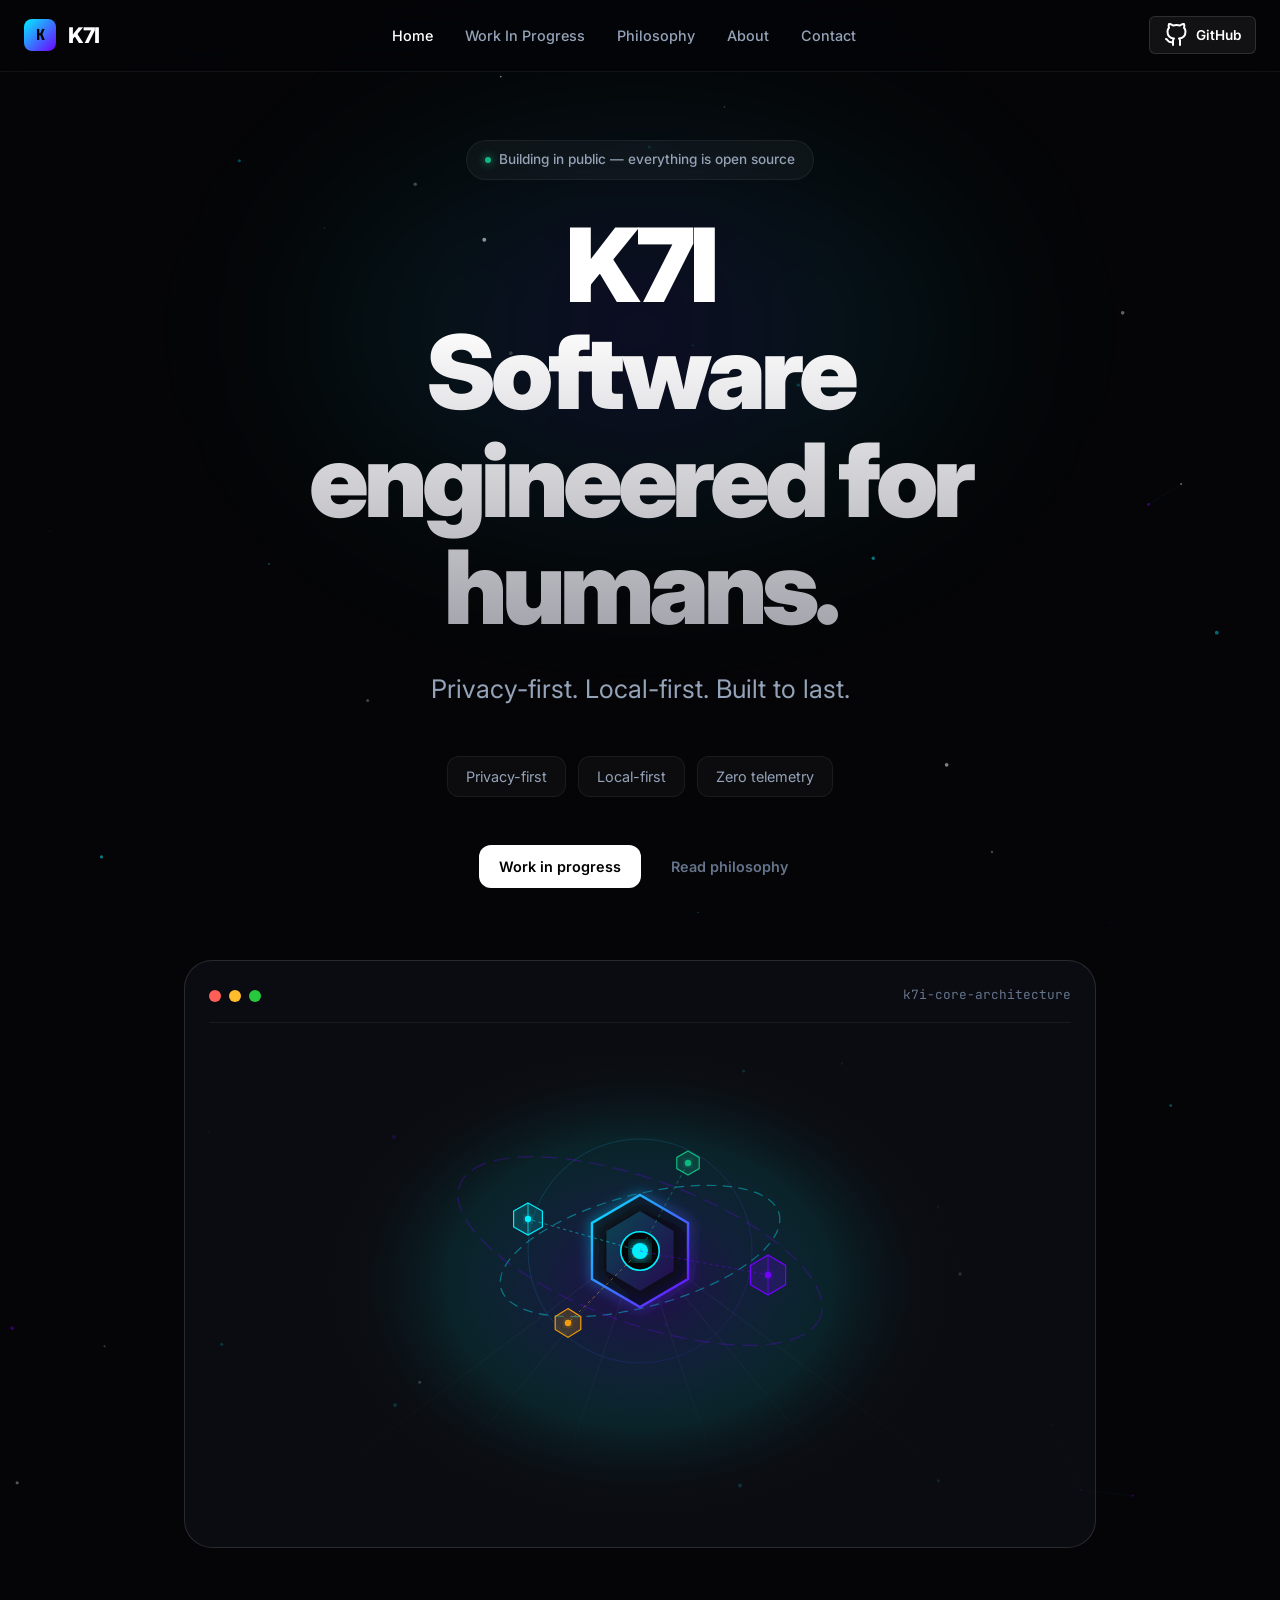
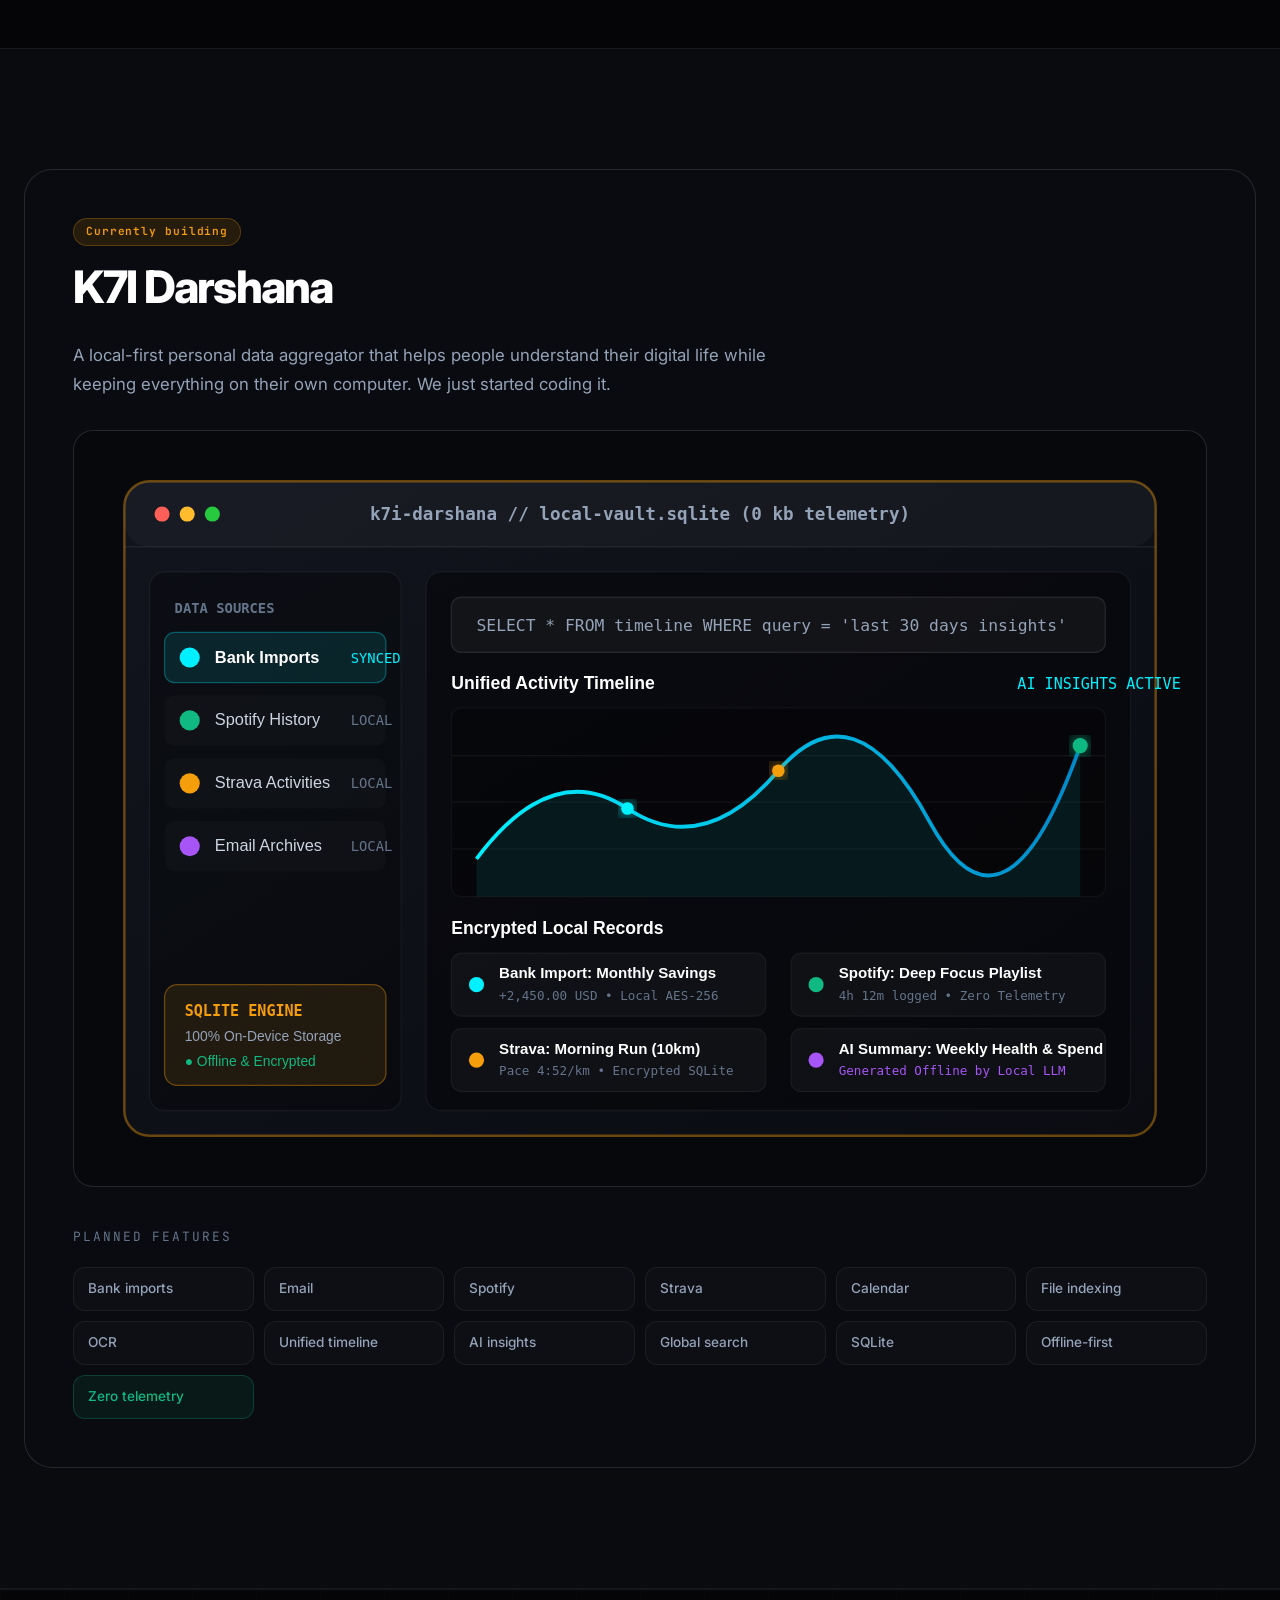
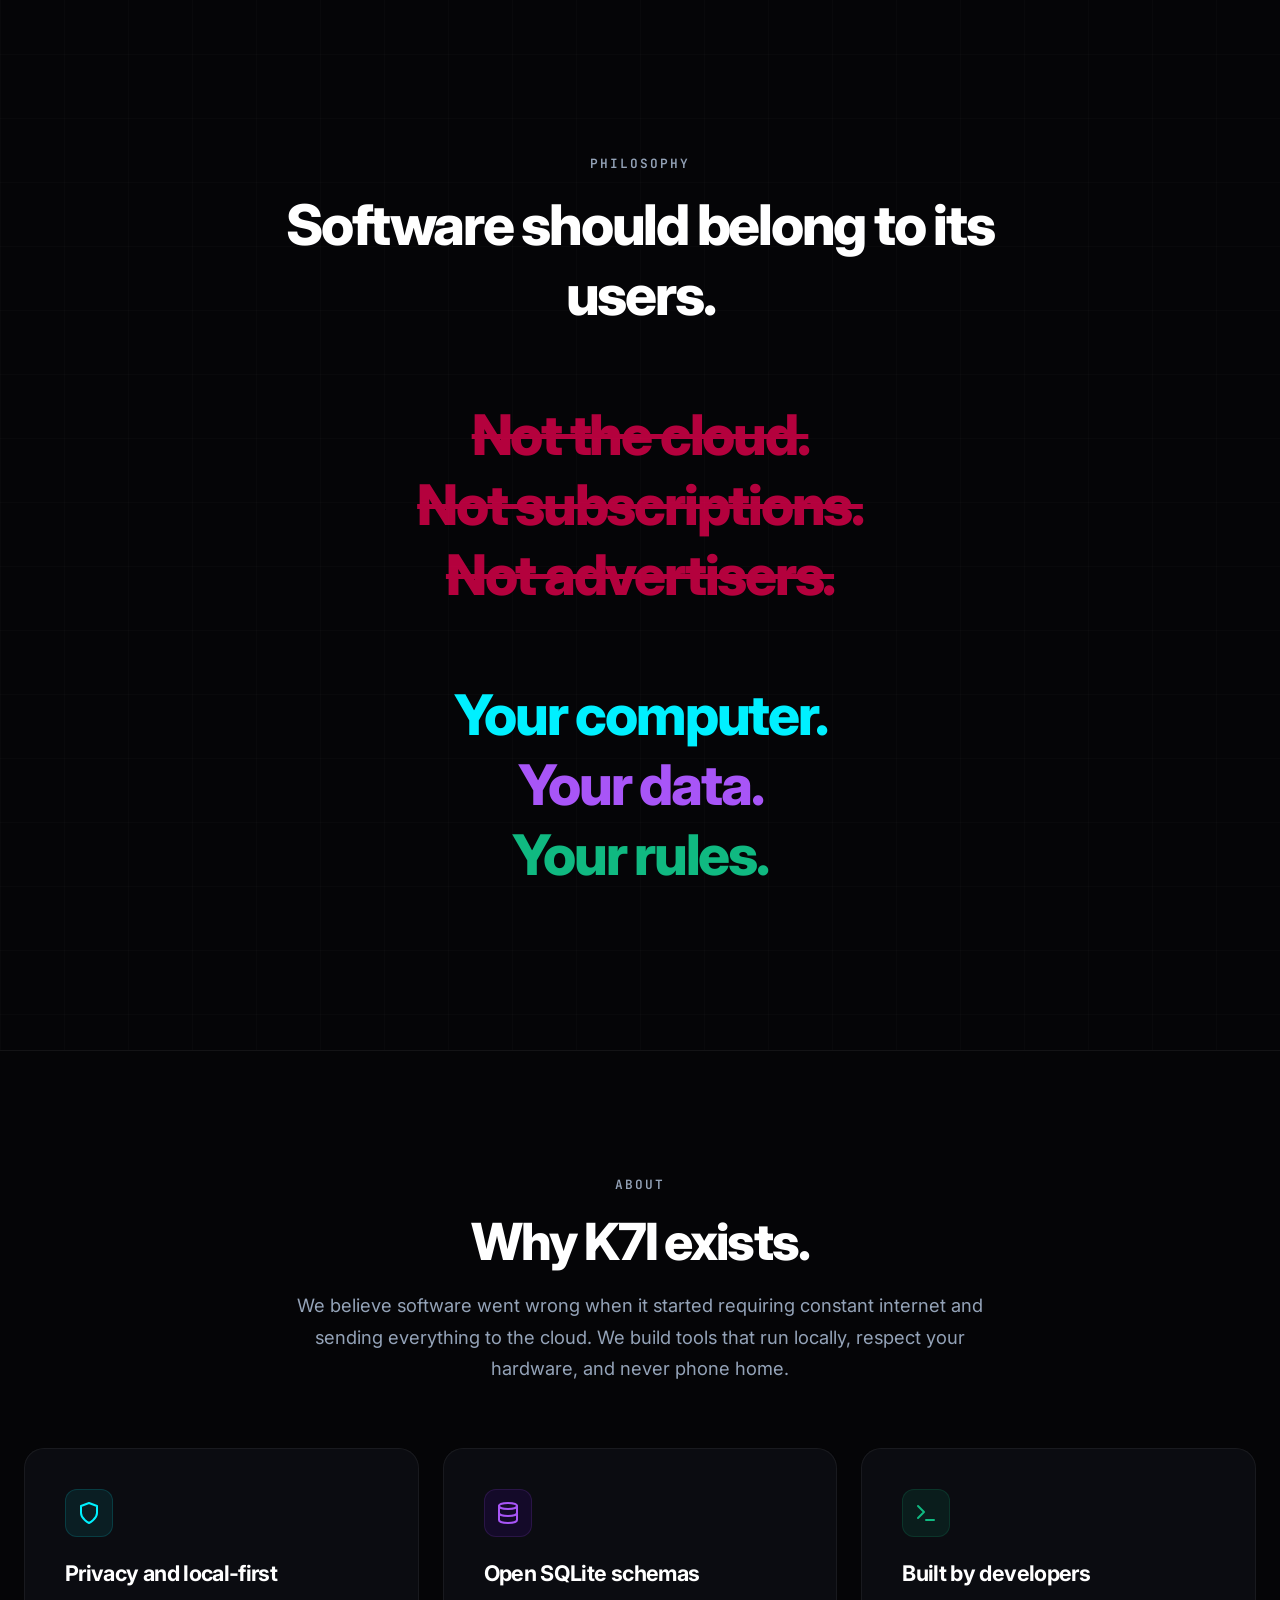
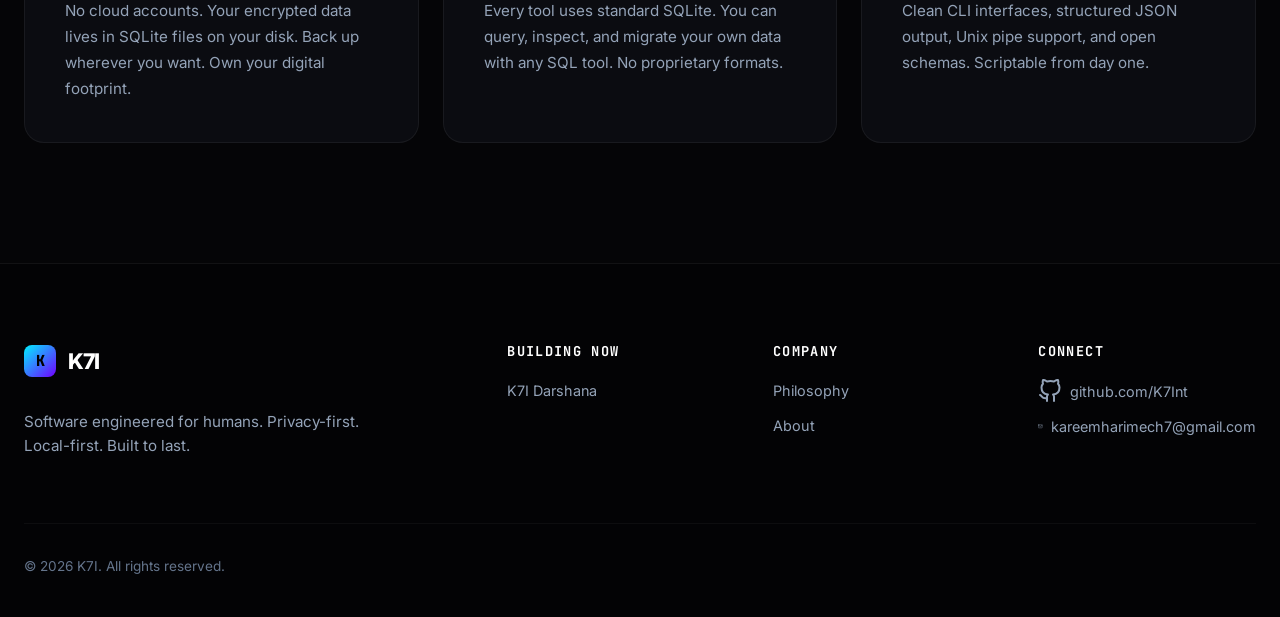
==== index.html @ f91fd812 "Initial Commit" ====
<!DOCTYPE html>
<html lang="en">
<head>
  <meta charset="UTF-8">
  <meta name="viewport" content="width=device-width, initial-scale=1.0">
  <title>K7I — Software Engineered for Humans</title>
  <meta name="description" content="K7I builds privacy-first, local-first, and developer-centric software. Zero telemetry. Built to last on your computer.">
  <meta name="author" content="K7I">
  <meta name="theme-color" content="#050507">
  <link rel="preconnect" href="https://fonts.googleapis.com">
  <link rel="preconnect" href="https://fonts.gstatic.com" crossorigin>
  <link href="https://fonts.googleapis.com/css2?family=Inter:wght@400;500;600;700;800;900&family=JetBrains+Mono:wght@400;500;600;700&display=swap" rel="stylesheet">
  <link rel="stylesheet" href="css/reset.css">
  <link rel="stylesheet" href="css/variables.css">
  <link rel="stylesheet" href="css/animations.css">
  <link rel="stylesheet" href="css/main.css">
  <link rel="stylesheet" href="css/components.css">
</head>
<body>

  <!-- Sticky Navigation -->
  <header class="navbar" id="navbar">
    <div class="nav-container">
      <a href="#home" class="nav-logo">
        <div class="logo-symbol">K</div>
        <span>K7I</span>
      </a>
      <nav class="nav-links" id="navLinks">
        <a href="#home" class="nav-link">Home</a>
        <a href="#wip" class="nav-link">Work In Progress</a>
        <a href="#philosophy" class="nav-link">Philosophy</a>
        <a href="#about" class="nav-link">About</a>
        <a href="#contact" class="nav-link">Contact</a>
      </nav>
      <div class="nav-actions">
        <a href="https://github.com/K7Int" target="_blank" rel="noopener noreferrer" class="btn btn-secondary btn-sm">
          <span data-icon="github"></span>
          <span>GitHub</span>
        </a>
        <button class="mobile-menu-btn" id="mobileMenuBtn" aria-label="Toggle Navigation Menu">
          <span></span>
          <span></span>
          <span></span>
        </button>
      </div>
    </div>
  </header>

  <main>
    <!-- Hero Section -->
    <section class="hero" id="home">
      <div class="hero-glow-bg"></div>
      <div class="hero-canvas-wrap">
        <canvas id="heroCanvas"></canvas>
      </div>
      <div class="container hero-content">
        <div class="reveal">
          <div class="hero-badge">
            <span class="badge-dot"></span>
            <span>Building in public — everything is open source</span>
          </div>
          <h1 class="hero-title">
            K7I
            <span class="brand-highlight">Software engineered for humans.</span>
          </h1>
          <p class="hero-subtitle">
            Privacy-first. Local-first. Built to last.
          </p>
          <div class="hero-pillars">
            <div class="pillar-chip">Privacy-first</div>
            <div class="pillar-chip">Local-first</div>
            <div class="pillar-chip">Zero telemetry</div>
          </div>
          <div class="hero-actions">
            <a href="#wip" class="btn btn-primary">Work in progress</a>
            <a href="#philosophy" class="btn btn-ghost">Read philosophy</a>
          </div>
        </div>
        <div class="reveal reveal-delay-2" style="margin-top: 72px; position: relative;">
          <div style="background: var(--bg-card); border: 1px solid var(--border-medium); border-radius: var(--radius-xl); overflow: hidden; padding: 24px;">
            <div style="display: flex; align-items: center; justify-content: space-between; padding-bottom: 16px; border-bottom: 1px solid var(--border-subtle); margin-bottom: 20px;">
              <div style="display: flex; gap: 8px;">
                <span style="width: 12px; height: 12px; border-radius: 50%; background: #ff5f56; display: inline-block;"></span>
                <span style="width: 12px; height: 12px; border-radius: 50%; background: #ffbd2e; display: inline-block;"></span>
                <span style="width: 12px; height: 12px; border-radius: 50%; background: #27c93f; display: inline-block;"></span>
              </div>
              <div style="font-family: var(--font-mono); font-size: 0.8rem; color: var(--text-tertiary);">k7i-core-architecture</div>
            </div>
            <img src="assets/images/hero-art.svg" alt="K7I local-first architecture" style="width: 100%; max-height: 480px; object-fit: contain; border-radius: var(--radius-md);">
          </div>
        </div>
      </div>
    </section>

    <!-- Work In Progress: K7I Darshana -->
    <section class="darshana-showcase" id="wip">
      <div class="container">
        <div class="darshana-card reveal">
          <div class="card-spotlight"></div>
          <div class="darshana-header" style="flex-direction: column; align-items: flex-start; gap: 16px;">
            <span class="status-badge badge-wip">Currently building</span>
            <h2 style="font-size: clamp(2rem, 4vw, 2.8rem); font-weight: 800; letter-spacing: -0.04em;">
              K7I Darshana
            </h2>
            <p class="darshana-subtitle">
              A local-first personal data aggregator that helps people understand their digital life while keeping everything on their own computer. We just started coding it.
            </p>
          </div>

          <!-- Illustration -->
          <div style="margin: 32px 0; border-radius: var(--radius-lg); overflow: hidden; border: 1px solid var(--border-medium); background: #07080c;">
            <img src="assets/images/darshana-dashboard.svg" alt="K7I Darshana concept" style="width: 100%; height: auto; display: block;">
          </div>

          <!-- Planned features -->
          <div style="margin-top: 40px;">
            <div style="font-family: var(--font-mono); font-size: 0.8rem; text-transform: uppercase; letter-spacing: 0.15em; color: var(--text-tertiary); margin-bottom: 20px;">
              Planned features
            </div>
            <div class="darshana-features-grid">
              <div class="d-feature-chip">Bank imports</div>
              <div class="d-feature-chip">Email</div>
              <div class="d-feature-chip">Spotify</div>
              <div class="d-feature-chip">Strava</div>
              <div class="d-feature-chip">Calendar</div>
              <div class="d-feature-chip">File indexing</div>
              <div class="d-feature-chip">OCR</div>
              <div class="d-feature-chip">Unified timeline</div>
              <div class="d-feature-chip">AI insights</div>
              <div class="d-feature-chip">Global search</div>
              <div class="d-feature-chip">SQLite</div>
              <div class="d-feature-chip">Offline-first</div>
              <div class="d-feature-chip" style="background: rgba(16, 185, 129, 0.08); border-color: rgba(16, 185, 129, 0.25); color: var(--accent-emerald);">Zero telemetry</div>
            </div>
          </div>
        </div>
      </div>
    </section>

    <!-- Philosophy Section -->
    <section class="philosophy" id="philosophy">
      <div class="philosophy-grid-bg"></div>
      <div class="container philosophy-content reveal">
        <div class="section-label">Philosophy</div>
        <blockquote class="philosophy-quote">
          <span class="highlight-white">Software should belong to its users.</span><br><br>
          <span class="highlight-strike">Not the cloud.</span><br>
          <span class="highlight-strike">Not subscriptions.</span><br>
          <span class="highlight-strike">Not advertisers.</span><br><br>
          <span class="highlight-cyan">Your computer.</span><br>
          <span class="highlight-purple">Your data.</span><br>
          <span class="highlight-emerald">Your rules.</span>
        </blockquote>
      </div>
    </section>

    <!-- About Section -->
    <section class="section" id="about">
      <div class="container">
        <div class="section-header reveal">
          <div class="section-label">About</div>
          <h2 class="section-title">Why K7I exists.</h2>
          <p class="section-subtitle">
            We believe software went wrong when it started requiring constant internet and sending everything to the cloud. We build tools that run locally, respect your hardware, and never phone home.
          </p>
        </div>
        <div class="about-grid">
          <div class="about-card reveal reveal-delay-1">
            <div class="card-spotlight"></div>
            <div class="about-icon"><span data-icon="privacy"></span></div>
            <h3 class="about-title">Privacy and local-first</h3>
            <p class="about-desc">
              No cloud accounts. Your encrypted data lives in SQLite files on your disk. Back up wherever you want. Own your digital footprint.
            </p>
          </div>
          <div class="about-card reveal reveal-delay-2">
            <div class="card-spotlight"></div>
            <div class="about-icon" style="background: rgba(112, 0, 255, 0.1); color: #a855f7;">
              <span data-icon="database"></span>
            </div>
            <h3 class="about-title">Open SQLite schemas</h3>
            <p class="about-desc">
              Every tool uses standard SQLite. You can query, inspect, and migrate your own data with any SQL tool. No proprietary formats.
            </p>
          </div>
          <div class="about-card reveal reveal-delay-3">
            <div class="card-spotlight"></div>
            <div class="about-icon" style="background: rgba(16, 185, 129, 0.1); color: var(--accent-emerald);">
              <span data-icon="terminal"></span>
            </div>
            <h3 class="about-title">Built by developers</h3>
            <p class="about-desc">
              Clean CLI interfaces, structured JSON output, Unix pipe support, and open schemas. Scriptable from day one.
            </p>
          </div>
        </div>
      </div>
    </section>
  </main>

  <!-- Footer -->
  <footer class="footer" id="contact">
    <div class="container">
      <div class="footer-top">
        <div class="footer-brand">
          <a href="#home" class="nav-logo" style="margin-bottom: 16px; display: inline-flex;">
            <div class="logo-symbol">K</div>
            <span>K7I</span>
          </a>
          <p style="color: var(--text-secondary); line-height: 1.6; max-width: 340px;">
            Software engineered for humans. Privacy-first. Local-first. Built to last.
          </p>
        </div>
        <div class="footer-col">
          <h4>Building Now</h4>
          <div class="footer-links">
            <a href="#wip" class="footer-link">K7I Darshana</a>
          </div>
        </div>
        <div class="footer-col">
          <h4>Company</h4>
          <div class="footer-links">
            <a href="#philosophy" class="footer-link">Philosophy</a>
            <a href="#about" class="footer-link">About</a>
          </div>
        </div>
        <div class="footer-col">
          <h4>Connect</h4>
          <div class="footer-links">
            <a href="https://github.com/K7Int" target="_blank" rel="noopener noreferrer" class="footer-link">
              <span data-icon="github"></span>
              <span>github.com/K7Int</span>
            </a>
            <a href="mailto:kareemharimech7@gmail.com" class="footer-link">
              <span data-icon="mail"></span>
              <span>kareemharimech7@gmail.com</span>
            </a>
          </div>
        </div>
      </div>
      <div class="footer-bottom">
        <div>&copy; 2026 K7I. All rights reserved.</div>
      </div>
    </div>
  </footer>

  <script src="assets/icons/icons.js"></script>
  <script src="js/particles.js"></script>
  <script src="js/main.js"></script>
</body>
</html>
---- css/variables.css ----
/* ==========================================================================
   Design Tokens & Variables (Linear / Vercel / Apple Aesthetic)
   ========================================================================== */

:root {
  /* Core Background Colors */
  --bg-primary: #050507;
  --bg-secondary: #0a0b0e;
  --bg-tertiary: #101217;
  --bg-card: rgba(16, 18, 24, 0.65);
  --bg-card-hover: rgba(22, 25, 34, 0.75);
  --bg-glass: rgba(10, 11, 15, 0.7);
  --bg-glass-heavy: rgba(8, 9, 12, 0.85);

  /* Border & Outline Colors */
  --border-subtle: rgba(255, 255, 255, 0.06);
  --border-medium: rgba(255, 255, 255, 0.12);
  --border-bright: rgba(255, 255, 255, 0.22);
  --border-glow: rgba(0, 240, 255, 0.4);

  /* Text Colors */
  --text-bright: #ffffff;
  --text-primary: #f1f5f9;
  --text-secondary: #94a3b8;
  --text-tertiary: #64748b;
  --text-disabled: #475569;

  /* Accent Colors (Neon & Gradients) */
  --accent-cyan: #00f0ff;
  --accent-cyan-dim: rgba(0, 240, 255, 0.15);
  --accent-purple: #7000ff;
  --accent-purple-dim: rgba(112, 0, 255, 0.15);
  --accent-pink: #ff0055;
  --accent-emerald: #10b981;
  --accent-emerald-dim: rgba(16, 185, 129, 0.15);
  --accent-amber: #f59e0b;
  --accent-amber-dim: rgba(245, 158, 11, 0.15);

  /* Gradients */
  --gradient-cyan-purple: linear-gradient(135deg, #00f0ff 0%, #7000ff 100%);
  --gradient-purple-pink: linear-gradient(135deg, #7000ff 0%, #ff0055 100%);
  --gradient-text: linear-gradient(180deg, #ffffff 0%, #a1a1aa 100%);
  --gradient-text-glow: linear-gradient(90deg, #ffffff 0%, #00f0ff 50%, #7000ff 100%);
  --gradient-card: linear-gradient(180deg, rgba(255, 255, 255, 0.05) 0%, rgba(255, 255, 255, 0) 100%);

  /* Shadows & Glows */
  --shadow-sm: 0 2px 8px rgba(0, 0, 0, 0.5);
  --shadow-md: 0 8px 24px rgba(0, 0, 0, 0.6);
  --shadow-lg: 0 20px 48px rgba(0, 0, 0, 0.8);
  --shadow-glow-cyan: 0 0 30px rgba(0, 240, 255, 0.25);
  --shadow-glow-purple: 0 0 30px rgba(112, 0, 255, 0.25);
  --shadow-glow-emerald: 0 0 25px rgba(16, 185, 129, 0.25);

  /* Border Radii */
  --radius-sm: 6px;
  --radius-md: 12px;
  --radius-lg: 20px;
  --radius-xl: 28px;
  --radius-full: 9999px;

  /* Typography Fallbacks */
  --font-sans: "Inter", -apple-system, BlinkMacSystemFont, "Segoe UI", Roboto, Helvetica, Arial, sans-serif;
  --font-mono: "JetBrains Mono", "Fira Code", "SF Mono", Consolas, monospace;

  /* Transitions & Easing */
  --ease-out: cubic-bezier(0.16, 1, 0.3, 1);
  --ease-in-out: cubic-bezier(0.65, 0, 0.35, 1);
  --transition-fast: 0.15s var(--ease-out);
  --transition-normal: 0.3s var(--ease-out);
  --transition-slow: 0.6s var(--ease-out);

  /* Layout Constants */
  --container-max: 1280px;
  --nav-height: 72px;
}
---- css/animations.css ----
/* ==========================================================================
   Animations & Scroll Reveal
   ========================================================================== */

@keyframes pulse-glow {
  0%, 100% { opacity: 1; box-shadow: 0 0 12px currentColor; }
  50% { opacity: 0.5; box-shadow: 0 0 4px currentColor; }
}

@keyframes shimmer {
  0% { background-position: 0% 50%; }
  100% { background-position: -200% 50%; }
}

@keyframes float-slow {
  0%, 100% { transform: translateY(0px); }
  50% { transform: translateY(-12px); }
}

/* Scroll Reveal */
.reveal {
  opacity: 0;
  transform: translateY(24px);
  transition: opacity 0.7s var(--ease-out), transform 0.7s var(--ease-out);
}

.reveal.active {
  opacity: 1;
  transform: translateY(0);
}

.reveal-delay-1 { transition-delay: 0.1s; }
.reveal-delay-2 { transition-delay: 0.2s; }
.reveal-delay-3 { transition-delay: 0.3s; }
---- css/main.css ----
/* ==========================================================================
   Core Layout, Navigation, Hero, Philosophy & Footer
   ========================================================================== */

.container {
  width: 100%;
  max-width: var(--container-max);
  margin: 0 auto;
  padding: 0 24px;
}

.section {
  position: relative;
  padding: 120px 0;
  z-index: 10;
}

.section-header {
  text-align: center;
  max-width: 720px;
  margin: 0 auto 64px auto;
}

.section-label {
  display: inline-block;
  font-family: var(--font-mono);
  font-size: 0.8rem;
  font-weight: 600;
  text-transform: uppercase;
  letter-spacing: 0.15em;
  color: var(--text-secondary);
  margin-bottom: 16px;
}

.section-title {
  font-size: clamp(2rem, 4vw, 3.2rem);
  font-weight: 800;
  letter-spacing: -0.04em;
  margin-bottom: 20px;
  color: var(--text-bright);
}

.section-subtitle {
  font-size: clamp(1rem, 1.8vw, 1.15rem);
  color: var(--text-secondary);
  line-height: 1.7;
}

/* Navigation */
.navbar {
  position: fixed;
  top: 0;
  left: 0;
  width: 100%;
  height: var(--nav-height);
  z-index: 1000;
  display: flex;
  align-items: center;
  background: rgba(5, 5, 7, 0.75);
  backdrop-filter: blur(16px) saturate(180%);
  -webkit-backdrop-filter: blur(16px) saturate(180%);
  border-bottom: 1px solid var(--border-subtle);
  transition: border-color 0.3s ease;
}

.nav-container {
  display: flex;
  align-items: center;
  justify-content: space-between;
  width: 100%;
  max-width: var(--container-max);
  margin: 0 auto;
  padding: 0 24px;
}

.nav-logo {
  display: flex;
  align-items: center;
  gap: 12px;
  font-weight: 800;
  font-size: 1.35rem;
  letter-spacing: -0.04em;
  color: var(--text-bright);
}

.logo-symbol {
  width: 32px;
  height: 32px;
  border-radius: 8px;
  background: var(--gradient-cyan-purple);
  display: flex;
  align-items: center;
  justify-content: center;
  font-family: var(--font-mono);
  font-weight: 900;
  font-size: 0.95rem;
  color: #000;
}

.nav-links {
  display: flex;
  align-items: center;
  gap: 32px;
}

.nav-link {
  font-size: 0.9rem;
  font-weight: 500;
  color: var(--text-secondary);
  transition: color 0.15s ease;
  position: relative;
  padding: 8px 0;
}

.nav-link:hover, .nav-link.active {
  color: var(--text-bright);
}

.nav-actions {
  display: flex;
  align-items: center;
  gap: 16px;
}

.mobile-menu-btn {
  display: none;
  flex-direction: column;
  gap: 5px;
  width: 32px;
  height: 32px;
  justify-content: center;
  align-items: center;
}

.mobile-menu-btn span {
  width: 20px;
  height: 2px;
  background: var(--text-primary);
  transition: transform 0.3s ease, opacity 0.3s ease;
}

@media (max-width: 860px) {
  .nav-links {
    display: none;
    position: absolute;
    top: var(--nav-height);
    left: 0;
    width: 100%;
    background: rgba(5, 5, 7, 0.95);
    backdrop-filter: blur(24px);
    flex-direction: column;
    padding: 32px 24px;
    border-bottom: 1px solid var(--border-medium);
    gap: 24px;
  }
  .nav-links.open { display: flex; }
  .mobile-menu-btn { display: flex; }
}

/* Hero */
.hero {
  position: relative;
  min-height: 100vh;
  display: flex;
  align-items: center;
  justify-content: center;
  padding: 140px 0 100px 0;
  overflow: hidden;
}

.hero-canvas-wrap {
  position: absolute;
  top: 0; left: 0;
  width: 100%; height: 100%;
  z-index: 1;
  pointer-events: none;
}

#heroCanvas {
  width: 100%;
  height: 100%;
}

.hero-glow-bg {
  position: absolute;
  top: 20%;
  left: 50%;
  transform: translate(-50%, -50%);
  width: 800px;
  height: 500px;
  background: radial-gradient(ellipse at center, rgba(112, 0, 255, 0.15) 0%, rgba(0, 240, 255, 0.08) 40%, rgba(5, 5, 7, 0) 70%);
  filter: blur(80px);
  z-index: 0;
  pointer-events: none;
}

.hero-content {
  position: relative;
  z-index: 10;
  text-align: center;
  max-width: 960px;
  margin: 0 auto;
}

.hero-badge {
  display: inline-flex;
  align-items: center;
  gap: 8px;
  padding: 8px 18px;
  background: rgba(255, 255, 255, 0.04);
  border: 1px solid var(--border-subtle);
  border-radius: var(--radius-full);
  font-size: 0.85rem;
  font-weight: 500;
  color: var(--text-secondary);
  margin-bottom: 32px;
  backdrop-filter: blur(10px);
}

.badge-dot {
  width: 6px;
  height: 6px;
  border-radius: 50%;
  background: var(--accent-emerald);
  box-shadow: 0 0 8px var(--accent-emerald);
  animation: pulse-glow 2s infinite;
}

.hero-title {
  font-size: clamp(3rem, 8vw, 6.5rem);
  font-weight: 900;
  letter-spacing: -0.05em;
  line-height: 1.05;
  margin-bottom: 28px;
}

.hero-title .brand-highlight {
  display: block;
  background: var(--gradient-text);
  -webkit-background-clip: text;
  -webkit-text-fill-color: transparent;
}

.hero-subtitle {
  font-size: clamp(1.2rem, 3vw, 1.6rem);
  font-weight: 400;
  color: var(--text-secondary);
  max-width: 600px;
  margin: 0 auto 48px auto;
  line-height: 1.5;
}

.hero-pillars {
  display: flex;
  flex-wrap: wrap;
  justify-content: center;
  gap: 12px;
  margin-bottom: 48px;
}

.pillar-chip {
  padding: 8px 18px;
  background: rgba(255, 255, 255, 0.03);
  border: 1px solid var(--border-subtle);
  border-radius: var(--radius-md);
  font-size: 0.9rem;
  color: var(--text-secondary);
}

.hero-actions {
  display: flex;
  flex-wrap: wrap;
  justify-content: center;
  gap: 16px;
}

/* Philosophy */
.philosophy {
  position: relative;
  padding: 160px 0;
  background: var(--bg-primary);
  border-top: 1px solid var(--border-subtle);
  border-bottom: 1px solid var(--border-subtle);
  overflow: hidden;
}

.philosophy-grid-bg {
  position: absolute;
  top: 0; left: 0;
  width: 100%; height: 100%;
  background-image:
    linear-gradient(to right, rgba(255, 255, 255, 0.015) 1px, transparent 1px),
    linear-gradient(to bottom, rgba(255, 255, 255, 0.015) 1px, transparent 1px);
  background-size: 64px 64px;
  pointer-events: none;
}

.philosophy-content {
  position: relative;
  z-index: 10;
  text-align: center;
  max-width: 800px;
  margin: 0 auto;
}

.philosophy-quote {
  font-size: clamp(2rem, 5vw, 3.5rem);
  font-weight: 800;
  letter-spacing: -0.04em;
  line-height: 1.25;
  color: var(--text-tertiary);
  margin-bottom: 0;
}

.philosophy-quote .highlight-white { color: var(--text-bright); }

.philosophy-quote .highlight-strike {
  color: var(--accent-pink);
  text-decoration: line-through;
  opacity: 0.7;
}

.philosophy-quote .highlight-cyan {
  color: var(--accent-cyan);
}

.philosophy-quote .highlight-purple {
  color: #a855f7;
}

.philosophy-quote .highlight-emerald {
  color: var(--accent-emerald);
}

/* About */
.about-grid {
  display: grid;
  grid-template-columns: repeat(auto-fit, minmax(300px, 1fr));
  gap: 24px;
  margin-top: 40px;
}

.about-card {
  position: relative;
  background: var(--bg-card);
  border: 1px solid var(--border-subtle);
  border-radius: var(--radius-lg);
  padding: 40px;
  backdrop-filter: blur(12px);
  transition: transform 0.3s var(--ease-out), border-color 0.3s var(--ease-out);
}

.about-card:hover {
  transform: translateY(-4px);
  border-color: var(--border-medium);
}

.about-icon {
  width: 48px;
  height: 48px;
  border-radius: var(--radius-md);
  background: rgba(0, 240, 255, 0.08);
  border: 1px solid rgba(0, 240, 255, 0.15);
  display: flex;
  align-items: center;
  justify-content: center;
  margin-bottom: 24px;
  color: var(--accent-cyan);
}

.about-card:nth-child(2) .about-icon {
  background: rgba(112, 0, 255, 0.08);
  border-color: rgba(168, 85, 247, 0.15);
  color: #a855f7;
}

.about-card:nth-child(3) .about-icon {
  background: rgba(16, 185, 129, 0.08);
  border-color: rgba(16, 185, 129, 0.15);
  color: var(--accent-emerald);
}

.about-title {
  font-size: 1.35rem;
  font-weight: 700;
  margin-bottom: 12px;
  color: var(--text-bright);
}

.about-desc {
  font-size: 0.95rem;
  color: var(--text-secondary);
  line-height: 1.7;
}

/* Footer */
.footer {
  background: #030305;
  border-top: 1px solid var(--border-subtle);
  padding: 80px 0 40px 0;
  position: relative;
  z-index: 10;
}

.footer-top {
  display: grid;
  grid-template-columns: 2fr 1fr 1fr 1fr;
  gap: 48px;
  margin-bottom: 64px;
}

@media (max-width: 900px) {
  .footer-top { grid-template-columns: 1fr 1fr; }
}

@media (max-width: 600px) {
  .footer-top { grid-template-columns: 1fr; }
}

.footer-brand p {
  margin-top: 16px;
  max-width: 320px;
  font-size: 0.95rem;
}

.footer-col h4 {
  font-size: 0.85rem;
  font-family: var(--font-mono);
  text-transform: uppercase;
  letter-spacing: 0.1em;
  color: var(--text-bright);
  margin-bottom: 20px;
}

.footer-links {
  display: flex;
  flex-direction: column;
  gap: 12px;
}

.footer-link {
  font-size: 0.9rem;
  color: var(--text-secondary);
  transition: color 0.15s ease, transform 0.15s ease;
  display: inline-flex;
  align-items: center;
  gap: 8px;
}

.footer-link:hover {
  color: var(--text-bright);
  transform: translateX(4px);
}

.footer-bottom {
  display: flex;
  align-items: center;
  justify-content: space-between;
  padding-top: 32px;
  border-top: 1px solid rgba(255, 255, 255, 0.04);
  font-size: 0.85rem;
  color: var(--text-tertiary);
}
---- css/components.css ----
/* ==========================================================================
   UI Components: Buttons, Cards, Badges & Darshana Showcase
   ========================================================================== */

/* Buttons */
.btn {
  display: inline-flex;
  align-items: center;
  justify-content: center;
  gap: 8px;
  padding: 10px 20px;
  font-size: 0.9rem;
  font-weight: 600;
  border-radius: var(--radius-md);
  transition: all 0.2s var(--ease-out);
  position: relative;
  overflow: hidden;
  white-space: nowrap;
}

.btn-primary {
  background: var(--text-bright);
  color: #000;
}

.btn-primary:hover {
  transform: translateY(-1px);
  box-shadow: 0 4px 20px rgba(255, 255, 255, 0.2);
}

.btn-secondary {
  background: rgba(255, 255, 255, 0.06);
  color: var(--text-bright);
  border: 1px solid var(--border-medium);
}

.btn-secondary:hover {
  background: rgba(255, 255, 255, 0.1);
  border-color: var(--border-bright);
}

.btn-ghost {
  color: var(--text-tertiary);
  padding: 8px 14px;
}

.btn-ghost:hover {
  color: var(--text-bright);
}

.btn-sm {
  padding: 6px 14px;
  font-size: 0.85rem;
  border-radius: var(--radius-sm);
}

/* Status Badges */
.status-badge {
  display: inline-flex;
  align-items: center;
  padding: 4px 12px;
  font-family: var(--font-mono);
  font-size: 0.7rem;
  font-weight: 600;
  letter-spacing: 0.08em;
  border-radius: var(--radius-full);
}

.badge-wip {
  background: rgba(245, 158, 11, 0.12);
  color: #f59e0b;
  border: 1px solid rgba(245, 158, 11, 0.25);
}

/* Product Cards */
.product-grid {
  display: grid;
  grid-template-columns: repeat(auto-fit, minmax(320px, 1fr));
  gap: 24px;
}

.product-card {
  position: relative;
  background: var(--bg-card);
  border: 1px solid var(--border-subtle);
  border-radius: var(--radius-lg);
  padding: 36px 32px;
  overflow: hidden;
  display: flex;
  flex-direction: column;
  justify-content: space-between;
  transition: transform 0.3s var(--ease-out), border-color 0.3s var(--ease-out);
}

.product-card:hover {
  transform: translateY(-4px);
  border-color: var(--border-medium);
}

.card-spotlight {
  position: absolute;
  top: 0; left: 0;
  width: 100%; height: 100%;
  background: radial-gradient(600px circle at var(--mouse-x, 0) var(--mouse-y, 0), rgba(255, 255, 255, 0.04), transparent 40%);
  pointer-events: none;
  opacity: 0;
  transition: opacity 0.3s ease;
}

.product-card:hover .card-spotlight { opacity: 1; }

.product-card-top { position: relative; z-index: 2; }

.product-header {
  display: flex;
  align-items: center;
  justify-content: space-between;
  margin-bottom: 24px;
}

.product-icon {
  width: 48px;
  height: 48px;
  border-radius: var(--radius-md);
  background: rgba(0, 240, 255, 0.06);
  border: 1px solid rgba(0, 240, 255, 0.15);
  display: flex;
  align-items: center;
  justify-content: center;
}

.product-title {
  font-size: 1.5rem;
  font-weight: 700;
  color: var(--text-bright);
  margin-bottom: 12px;
}

.product-desc {
  font-size: 0.95rem;
  color: var(--text-secondary);
  line-height: 1.6;
  margin-bottom: 28px;
}

.product-features {
  display: flex;
  flex-wrap: wrap;
  gap: 8px;
  margin-bottom: 28px;
}

.feature-tag {
  font-family: var(--font-mono);
  font-size: 0.7rem;
  padding: 4px 10px;
  background: rgba(255, 255, 255, 0.03);
  border: 1px solid rgba(255, 255, 255, 0.06);
  border-radius: var(--radius-sm);
  color: var(--text-tertiary);
}

.product-card-bottom {
  position: relative;
  z-index: 2;
  padding-top: 20px;
  border-top: 1px solid var(--border-subtle);
}

/* Darshana Showcase */
.darshana-showcase {
  position: relative;
  background: var(--bg-secondary);
  border-top: 1px solid var(--border-subtle);
  border-bottom: 1px solid var(--border-subtle);
  padding: 120px 0;
}

.darshana-card {
  position: relative;
  background: rgba(10, 12, 18, 0.7);
  border: 1px solid var(--border-medium);
  border-radius: var(--radius-xl);
  padding: 48px;
  backdrop-filter: blur(20px);
  z-index: 10;
}

@media (max-width: 800px) {
  .darshana-card { padding: 28px 20px; }
}

.darshana-header {
  display: flex;
  align-items: center;
  justify-content: space-between;
  gap: 24px;
}

@media (max-width: 600px) {
  .darshana-header { flex-direction: column; align-items: flex-start; }
}

.darshana-subtitle {
  font-size: 1.05rem;
  color: var(--text-secondary);
  max-width: 760px;
  margin-top: 12px;
  line-height: 1.7;
}

.darshana-features-grid {
  display: grid;
  grid-template-columns: repeat(auto-fit, minmax(170px, 1fr));
  gap: 10px;
}

.d-feature-chip {
  display: flex;
  align-items: center;
  gap: 8px;
  padding: 10px 14px;
  background: rgba(255, 255, 255, 0.02);
  border: 1px solid var(--border-subtle);
  border-radius: var(--radius-md);
  font-size: 0.85rem;
  font-weight: 500;
  color: var(--text-secondary);
  transition: background 0.15s ease, border-color 0.15s ease;
}

.d-feature-chip:hover {
  background: rgba(255, 255, 255, 0.04);
  border-color: var(--border-medium);
}
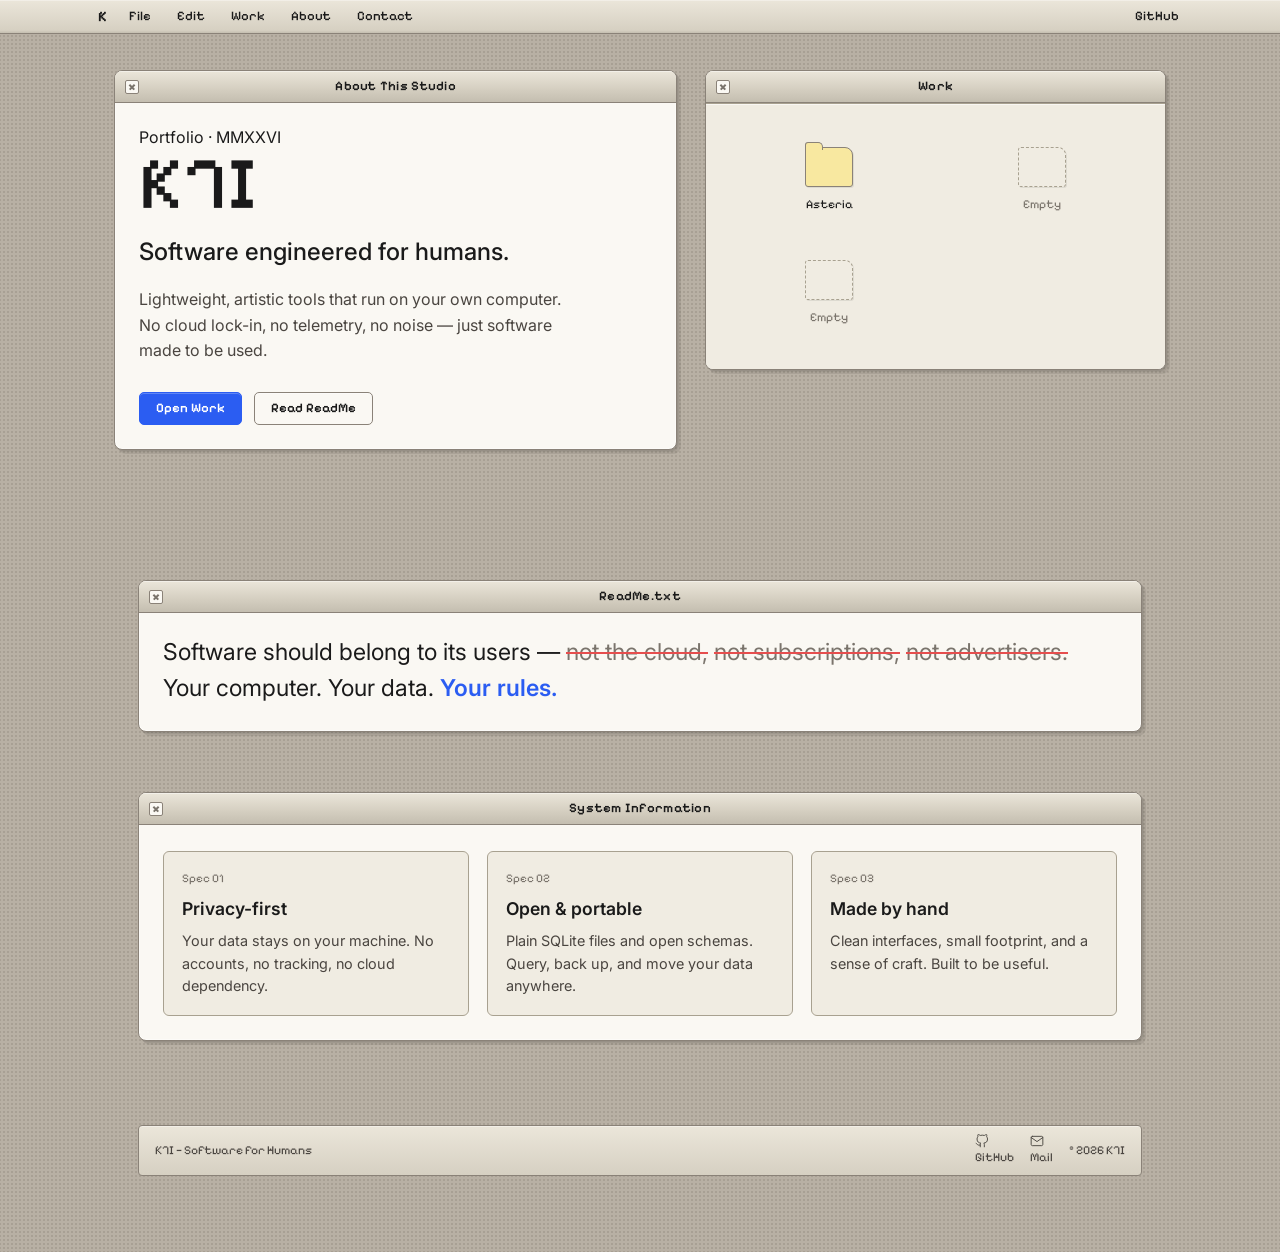
==== commit 4d62e765: "redesign: retro OS System 7 theme + Asteria download page with platform-specific installers" ====
--- a/index.html
+++ b/index.html
@@ -3,13 +3,13 @@
 <head>
   <meta charset="UTF-8">
   <meta name="viewport" content="width=device-width, initial-scale=1.0">
-  <title>K7I — Software Engineered for Humans</title>
-  <meta name="description" content="K7I builds privacy-first, local-first, and developer-centric software. Zero telemetry. Built to last on your computer.">
+  <title>K7I — Software for Humans</title>
+  <meta name="description" content="K7I builds privacy-first, local-first, artistic and lightweight software. Zero telemetry. Built to last on your own computer.">
   <meta name="author" content="K7I">
-  <meta name="theme-color" content="#050507">
+  <meta name="theme-color" content="#b8b0a4">
   <link rel="preconnect" href="https://fonts.googleapis.com">
   <link rel="preconnect" href="https://fonts.gstatic.com" crossorigin>
-  <link href="https://fonts.googleapis.com/css2?family=Inter:wght@400;500;600;700;800;900&family=JetBrains+Mono:wght@400;500;600;700&display=swap" rel="stylesheet">
+  <link href="https://fonts.googleapis.com/css2?family=Inter:wght@400;500;600;700&family=Pixelify+Sans:wght@400;500;600;700&display=swap" rel="stylesheet">
   <link rel="stylesheet" href="css/reset.css">
   <link rel="stylesheet" href="css/variables.css">
   <link rel="stylesheet" href="css/animations.css">
@@ -18,234 +18,172 @@
 </head>
 <body>
 
-  <!-- Sticky Navigation -->
-  <header class="navbar" id="navbar">
-    <div class="nav-container">
-      <a href="#home" class="nav-logo">
-        <div class="logo-symbol">K</div>
-        <span>K7I</span>
-      </a>
-      <nav class="nav-links" id="navLinks">
-        <a href="#home" class="nav-link">Home</a>
-        <a href="#wip" class="nav-link">Work In Progress</a>
-        <a href="#philosophy" class="nav-link">Philosophy</a>
-        <a href="#about" class="nav-link">About</a>
-        <a href="#contact" class="nav-link">Contact</a>
-      </nav>
-      <div class="nav-actions">
-        <a href="https://github.com/K7Int" target="_blank" rel="noopener noreferrer" class="btn btn-secondary btn-sm">
-          <span data-icon="github"></span>
-          <span>GitHub</span>
-        </a>
-        <button class="mobile-menu-btn" id="mobileMenuBtn" aria-label="Toggle Navigation Menu">
-          <span></span>
-          <span></span>
-          <span></span>
+  <!-- Menu Bar -->
+  <header class="menubar" id="navbar">
+    <div class="menubar-inner">
+      <div class="menubar-left">
+        <a href="#home" class="apple-logo" aria-label="K7I Home">K</a>
+        <div class="menu-group">
+          <button class="menu-item has-dropdown" type="button">File</button>
+          <div class="dropdown">
+            <a href="#works" class="dropdown-item">Open Work</a>
+            <a href="asteria.html" class="dropdown-item">Open Asteria</a>
+            <div class="dropdown-divider"></div>
+            <a href="#home" class="dropdown-item">Close Window</a>
+          </div>
+        </div>
+        <div class="menu-group">
+          <button class="menu-item has-dropdown" type="button">Edit</button>
+          <div class="dropdown">
+            <button class="dropdown-item" type="button" onclick="document.execCommand('selectAll')">Select All</button>
+            <span class="dropdown-item disabled">Copy</span>
+            <span class="dropdown-item disabled">Paste</span>
+          </div>
+        </div>
+        <a href="#works" class="menu-item">Work</a>
+        <a href="#about" class="menu-item">About</a>
+        <a href="#contact" class="menu-item">Contact</a>
+      </div>
+      <div class="menubar-right">
+        <a href="https://github.com/K7Int" target="_blank" rel="noopener noreferrer" class="menu-item">GitHub</a>
+        <button class="mobile-menu-btn" id="mobileMenuBtn" aria-label="Toggle Menu">
+          <span></span><span></span><span></span>
         </button>
       </div>
     </div>
   </header>
 
-  <main>
-    <!-- Hero Section -->
-    <section class="hero" id="home">
-      <div class="hero-glow-bg"></div>
-      <div class="hero-canvas-wrap">
-        <canvas id="heroCanvas"></canvas>
-      </div>
-      <div class="container hero-content">
-        <div class="reveal">
-          <div class="hero-badge">
-            <span class="badge-dot"></span>
-            <span>Building in public — everything is open source</span>
+  <!-- Desktop -->
+  <main class="desktop">
+    <div class="container">
+
+      <!-- Top row: About window + Work folder -->
+      <div class="desktop-grid section" style="padding-top:0;">
+
+        <!-- About This Studio -->
+        <div class="window hero-window reveal" id="home">
+          <div class="titlebar">
+            <span class="close-box"></span>
+            <span class="titlebar-title">About This Studio</span>
           </div>
-          <h1 class="hero-title">
-            K7I
-            <span class="brand-highlight">Software engineered for humans.</span>
-          </h1>
-          <p class="hero-subtitle">
-            Privacy-first. Local-first. Built to last.
-          </p>
-          <div class="hero-pillars">
-            <div class="pillar-chip">Privacy-first</div>
-            <div class="pillar-chip">Local-first</div>
-            <div class="pillar-chip">Zero telemetry</div>
-          </div>
-          <div class="hero-actions">
-            <a href="#wip" class="btn btn-primary">Work in progress</a>
-            <a href="#philosophy" class="btn btn-ghost">Read philosophy</a>
+          <div class="window-body">
+            <div class="eyebrow">Portfolio · MMXXVI</div>
+            <h1 class="hero-title">K7I</h1>
+            <p class="hero-subtitle">Software engineered for humans.</p>
+            <p class="hero-manifesto">
+              Lightweight, artistic tools that run on your own computer. No
+              cloud lock-in, no telemetry, no noise — just software made to be
+              used.
+            </p>
+            <div class="hero-actions">
+              <a href="#works" class="btn btn-primary">Open Work</a>
+              <a href="#philosophy" class="btn">Read ReadMe</a>
+            </div>
           </div>
         </div>
-        <div class="reveal reveal-delay-2" style="margin-top: 72px; position: relative;">
-          <div style="background: var(--bg-card); border: 1px solid var(--border-medium); border-radius: var(--radius-xl); overflow: hidden; padding: 24px;">
-            <div style="display: flex; align-items: center; justify-content: space-between; padding-bottom: 16px; border-bottom: 1px solid var(--border-subtle); margin-bottom: 20px;">
-              <div style="display: flex; gap: 8px;">
-                <span style="width: 12px; height: 12px; border-radius: 50%; background: #ff5f56; display: inline-block;"></span>
-                <span style="width: 12px; height: 12px; border-radius: 50%; background: #ffbd2e; display: inline-block;"></span>
-                <span style="width: 12px; height: 12px; border-radius: 50%; background: #27c93f; display: inline-block;"></span>
-              </div>
-              <div style="font-family: var(--font-mono); font-size: 0.8rem; color: var(--text-tertiary);">k7i-core-architecture</div>
-            </div>
-            <img src="assets/images/hero-art.svg" alt="K7I local-first architecture" style="width: 100%; max-height: 480px; object-fit: contain; border-radius: var(--radius-md);">
+
+        <!-- Work folder -->
+        <div class="window reveal reveal-delay-1" id="works">
+          <div class="titlebar">
+            <span class="close-box"></span>
+            <span class="titlebar-title">Work</span>
           </div>
-        </div>
-      </div>
-    </section>
-
-    <!-- Work In Progress: K7I Darshana -->
-    <section class="darshana-showcase" id="wip">
-      <div class="container">
-        <div class="darshana-card reveal">
-          <div class="card-spotlight"></div>
-          <div class="darshana-header" style="flex-direction: column; align-items: flex-start; gap: 16px;">
-            <span class="status-badge badge-wip">Currently building</span>
-            <h2 style="font-size: clamp(2rem, 4vw, 2.8rem); font-weight: 800; letter-spacing: -0.04em;">
-              K7I Darshana
-            </h2>
-            <p class="darshana-subtitle">
-              A local-first personal data aggregator that helps people understand their digital life while keeping everything on their own computer. We just started coding it.
-            </p>
-          </div>
-
-          <!-- Illustration -->
-          <div style="margin: 32px 0; border-radius: var(--radius-lg); overflow: hidden; border: 1px solid var(--border-medium); background: #07080c;">
-            <img src="assets/images/darshana-dashboard.svg" alt="K7I Darshana concept" style="width: 100%; height: auto; display: block;">
-          </div>
-
-          <!-- Planned features -->
-          <div style="margin-top: 40px;">
-            <div style="font-family: var(--font-mono); font-size: 0.8rem; text-transform: uppercase; letter-spacing: 0.15em; color: var(--text-tertiary); margin-bottom: 20px;">
-              Planned features
-            </div>
-            <div class="darshana-features-grid">
-              <div class="d-feature-chip">Bank imports</div>
-              <div class="d-feature-chip">Email</div>
-              <div class="d-feature-chip">Spotify</div>
-              <div class="d-feature-chip">Strava</div>
-              <div class="d-feature-chip">Calendar</div>
-              <div class="d-feature-chip">File indexing</div>
-              <div class="d-feature-chip">OCR</div>
-              <div class="d-feature-chip">Unified timeline</div>
-              <div class="d-feature-chip">AI insights</div>
-              <div class="d-feature-chip">Global search</div>
-              <div class="d-feature-chip">SQLite</div>
-              <div class="d-feature-chip">Offline-first</div>
-              <div class="d-feature-chip" style="background: rgba(16, 185, 129, 0.08); border-color: rgba(16, 185, 129, 0.25); color: var(--accent-emerald);">Zero telemetry</div>
+          <div class="window-body inset">
+            <div class="file-grid">
+              <!-- Asteria folder -->
+              <a href="asteria.html" class="file-icon">
+                <div class="icon"></div>
+                <span class="label">Asteria</span>
+              </a>
+              <!-- Empty slots -->
+              <article class="file-icon empty">
+                <div class="icon"></div>
+                <span class="label">Empty</span>
+              </article>
+              <article class="file-icon empty">
+                <div class="icon"></div>
+                <span class="label">Empty</span>
+              </article>
             </div>
           </div>
         </div>
       </div>
-    </section>
 
-    <!-- Philosophy Section -->
-    <section class="philosophy" id="philosophy">
-      <div class="philosophy-grid-bg"></div>
-      <div class="container philosophy-content reveal">
-        <div class="section-label">Philosophy</div>
-        <blockquote class="philosophy-quote">
-          <span class="highlight-white">Software should belong to its users.</span><br><br>
-          <span class="highlight-strike">Not the cloud.</span><br>
-          <span class="highlight-strike">Not subscriptions.</span><br>
-          <span class="highlight-strike">Not advertisers.</span><br><br>
-          <span class="highlight-cyan">Your computer.</span><br>
-          <span class="highlight-purple">Your data.</span><br>
-          <span class="highlight-emerald">Your rules.</span>
-        </blockquote>
-      </div>
-    </section>
-
-    <!-- About Section -->
-    <section class="section" id="about">
-      <div class="container">
-        <div class="section-header reveal">
-          <div class="section-label">About</div>
-          <h2 class="section-title">Why K7I exists.</h2>
-          <p class="section-subtitle">
-            We believe software went wrong when it started requiring constant internet and sending everything to the cloud. We build tools that run locally, respect your hardware, and never phone home.
-          </p>
-        </div>
-        <div class="about-grid">
-          <div class="about-card reveal reveal-delay-1">
-            <div class="card-spotlight"></div>
-            <div class="about-icon"><span data-icon="privacy"></span></div>
-            <h3 class="about-title">Privacy and local-first</h3>
-            <p class="about-desc">
-              No cloud accounts. Your encrypted data lives in SQLite files on your disk. Back up wherever you want. Own your digital footprint.
-            </p>
-          </div>
-          <div class="about-card reveal reveal-delay-2">
-            <div class="card-spotlight"></div>
-            <div class="about-icon" style="background: rgba(112, 0, 255, 0.1); color: #a855f7;">
-              <span data-icon="database"></span>
+      <!-- ReadMe — Philosophy -->
+      <section class="section philosophy" id="philosophy">
+        <div class="container">
+          <div class="window reveal">
+            <div class="titlebar">
+              <span class="close-box"></span>
+              <span class="titlebar-title">ReadMe.txt</span>
             </div>
-            <h3 class="about-title">Open SQLite schemas</h3>
-            <p class="about-desc">
-              Every tool uses standard SQLite. You can query, inspect, and migrate your own data with any SQL tool. No proprietary formats.
-            </p>
-          </div>
-          <div class="about-card reveal reveal-delay-3">
-            <div class="card-spotlight"></div>
-            <div class="about-icon" style="background: rgba(16, 185, 129, 0.1); color: var(--accent-emerald);">
-              <span data-icon="terminal"></span>
+            <div class="window-body">
+              <blockquote class="philosophy-quote">
+                Software should belong to its users —
+                <span class="strike">not the cloud,</span>
+                <span class="strike">not subscriptions,</span>
+                <span class="strike">not advertisers.</span><br>
+                Your computer. Your data.
+                <span class="accent">Your rules.</span>
+              </blockquote>
             </div>
-            <h3 class="about-title">Built by developers</h3>
-            <p class="about-desc">
-              Clean CLI interfaces, structured JSON output, Unix pipe support, and open schemas. Scriptable from day one.
-            </p>
           </div>
         </div>
-      </div>
-    </section>
+      </section>
+
+      <!-- About dialog -->
+      <section class="section" id="about" style="padding-top:0;">
+        <div class="container">
+          <div class="window reveal">
+            <div class="titlebar">
+              <span class="close-box"></span>
+              <span class="titlebar-title">System Information</span>
+            </div>
+            <div class="window-body">
+              <div class="about-grid">
+                <div class="about-item">
+                  <div class="label">Spec 01</div>
+                  <div class="title">Privacy-first</div>
+                  <div class="desc">Your data stays on your machine. No accounts, no tracking, no cloud dependency.</div>
+                </div>
+                <div class="about-item">
+                  <div class="label">Spec 02</div>
+                  <div class="title">Open &amp; portable</div>
+                  <div class="desc">Plain SQLite files and open schemas. Query, back up, and move your data anywhere.</div>
+                </div>
+                <div class="about-item">
+                  <div class="label">Spec 03</div>
+                  <div class="title">Made by hand</div>
+                  <div class="desc">Clean interfaces, small footprint, and a sense of craft. Built to be useful.</div>
+                </div>
+              </div>
+            </div>
+          </div>
+        </div>
+      </section>
+
+      <!-- Footer status strip -->
+      <footer class="footer" id="contact">
+        <div class="container">
+          <div class="footer-strip reveal">
+            <span>K7I — Software for Humans</span>
+            <div class="right">
+              <a href="https://github.com/K7Int" target="_blank" rel="noopener noreferrer" class="footer-link">
+                <span data-icon="github"></span><span>GitHub</span>
+              </a>
+              <a href="mailto:kareemharimech7@gmail.com" class="footer-link">
+                <span data-icon="mail"></span><span>Mail</span>
+              </a>
+              <span>&copy; 2026 K7I</span>
+            </div>
+          </div>
+        </div>
+      </footer>
+
+    </div>
   </main>
 
-  <!-- Footer -->
-  <footer class="footer" id="contact">
-    <div class="container">
-      <div class="footer-top">
-        <div class="footer-brand">
-          <a href="#home" class="nav-logo" style="margin-bottom: 16px; display: inline-flex;">
-            <div class="logo-symbol">K</div>
-            <span>K7I</span>
-          </a>
-          <p style="color: var(--text-secondary); line-height: 1.6; max-width: 340px;">
-            Software engineered for humans. Privacy-first. Local-first. Built to last.
-          </p>
-        </div>
-        <div class="footer-col">
-          <h4>Building Now</h4>
-          <div class="footer-links">
-            <a href="#wip" class="footer-link">K7I Darshana</a>
-          </div>
-        </div>
-        <div class="footer-col">
-          <h4>Company</h4>
-          <div class="footer-links">
-            <a href="#philosophy" class="footer-link">Philosophy</a>
-            <a href="#about" class="footer-link">About</a>
-          </div>
-        </div>
-        <div class="footer-col">
-          <h4>Connect</h4>
-          <div class="footer-links">
-            <a href="https://github.com/K7Int" target="_blank" rel="noopener noreferrer" class="footer-link">
-              <span data-icon="github"></span>
-              <span>github.com/K7Int</span>
-            </a>
-            <a href="mailto:kareemharimech7@gmail.com" class="footer-link">
-              <span data-icon="mail"></span>
-              <span>kareemharimech7@gmail.com</span>
-            </a>
-          </div>
-        </div>
-      </div>
-      <div class="footer-bottom">
-        <div>&copy; 2026 K7I. All rights reserved.</div>
-      </div>
-    </div>
-  </footer>
-
   <script src="assets/icons/icons.js"></script>
-  <script src="js/particles.js"></script>
   <script src="js/main.js"></script>
 </body>
 </html>
--- a/css/variables.css
+++ b/css/variables.css
@@ -1,75 +1,47 @@
 /* ==========================================================================
-   Design Tokens & Variables (Linear / Vercel / Apple Aesthetic)
+   Design Tokens — K7I · System 7
+   Classic Macintosh OS: beige platinum, warm grays, one system-blue accent.
    ========================================================================== */
 
 :root {
-  /* Core Background Colors */
-  --bg-primary: #050507;
-  --bg-secondary: #0a0b0e;
-  --bg-tertiary: #101217;
-  --bg-card: rgba(16, 18, 24, 0.65);
-  --bg-card-hover: rgba(22, 25, 34, 0.75);
-  --bg-glass: rgba(10, 11, 15, 0.7);
-  --bg-glass-heavy: rgba(8, 9, 12, 0.85);
+  /* Desktop */
+  --desktop:      #b8b0a4;
+  --desktop-pattern: #a8a094;
 
-  /* Border & Outline Colors */
-  --border-subtle: rgba(255, 255, 255, 0.06);
-  --border-medium: rgba(255, 255, 255, 0.12);
-  --border-bright: rgba(255, 255, 255, 0.22);
-  --border-glow: rgba(0, 240, 255, 0.4);
+  /* Platinum chrome */
+  --chrome-top:   #ebe6da;
+  --chrome-mid:   #d6d0c2;
+  --chrome-bot:   #c4beb0;
+  --chrome-border:#8a8278;
 
-  /* Text Colors */
-  --text-bright: #ffffff;
-  --text-primary: #f1f5f9;
-  --text-secondary: #94a3b8;
-  --text-tertiary: #64748b;
-  --text-disabled: #475569;
+  /* Window surfaces */
+  --window-bg:    #faf8f3;
+  --window-inset: #f0ece2;
 
-  /* Accent Colors (Neon & Gradients) */
-  --accent-cyan: #00f0ff;
-  --accent-cyan-dim: rgba(0, 240, 255, 0.15);
-  --accent-purple: #7000ff;
-  --accent-purple-dim: rgba(112, 0, 255, 0.15);
-  --accent-pink: #ff0055;
-  --accent-emerald: #10b981;
-  --accent-emerald-dim: rgba(16, 185, 129, 0.15);
-  --accent-amber: #f59e0b;
-  --accent-amber-dim: rgba(245, 158, 11, 0.15);
+  /* Ink */
+  --ink:          #1a1a1a;
+  --ink-soft:     #4a4540;
+  --ink-faint:    #7a746c;
 
-  /* Gradients */
-  --gradient-cyan-purple: linear-gradient(135deg, #00f0ff 0%, #7000ff 100%);
-  --gradient-purple-pink: linear-gradient(135deg, #7000ff 0%, #ff0055 100%);
-  --gradient-text: linear-gradient(180deg, #ffffff 0%, #a1a1aa 100%);
-  --gradient-text-glow: linear-gradient(90deg, #ffffff 0%, #00f0ff 50%, #7000ff 100%);
-  --gradient-card: linear-gradient(180deg, rgba(255, 255, 255, 0.05) 0%, rgba(255, 255, 255, 0) 100%);
+  /* System accents */
+  --blue:         #2b5df2;
+  --blue-soft:    rgba(43, 93, 242, 0.12);
+  --red-close:    #e64e4e;
 
-  /* Shadows & Glows */
-  --shadow-sm: 0 2px 8px rgba(0, 0, 0, 0.5);
-  --shadow-md: 0 8px 24px rgba(0, 0, 0, 0.6);
-  --shadow-lg: 0 20px 48px rgba(0, 0, 0, 0.8);
-  --shadow-glow-cyan: 0 0 30px rgba(0, 240, 255, 0.25);
-  --shadow-glow-purple: 0 0 30px rgba(112, 0, 255, 0.25);
-  --shadow-glow-emerald: 0 0 25px rgba(16, 185, 129, 0.25);
+  /* Lines */
+  --line:         #a8a190;
+  --line-soft:    rgba(26, 26, 26, 0.10);
 
-  /* Border Radii */
-  --radius-sm: 6px;
-  --radius-md: 12px;
-  --radius-lg: 20px;
-  --radius-xl: 28px;
-  --radius-full: 9999px;
+  /* Type */
+  --font-system:  "Pixelify Sans", "ChicagoFLF", "Geneva", sans-serif;
+  --font-body:    "Inter", "Geneva", sans-serif;
 
-  /* Typography Fallbacks */
-  --font-sans: "Inter", -apple-system, BlinkMacSystemFont, "Segoe UI", Roboto, Helvetica, Arial, sans-serif;
-  --font-mono: "JetBrains Mono", "Fira Code", "SF Mono", Consolas, monospace;
+  /* Motion */
+  --ease-out: cubic-bezier(0.16, 1, 0.3, 1);
+  --t-fast:   0.12s var(--ease-out);
+  --t-normal: 0.25s var(--ease-out);
 
-  /* Transitions & Easing */
-  --ease-out: cubic-bezier(0.16, 1, 0.3, 1);
-  --ease-in-out: cubic-bezier(0.65, 0, 0.35, 1);
-  --transition-fast: 0.15s var(--ease-out);
-  --transition-normal: 0.3s var(--ease-out);
-  --transition-slow: 0.6s var(--ease-out);
-
-  /* Layout Constants */
-  --container-max: 1280px;
-  --nav-height: 72px;
+  /* Layout */
+  --container-max: 1100px;
+  --menu-height: 34px;
 }
--- a/css/animations.css
+++ b/css/animations.css
@@ -1,34 +1,14 @@
 /* ==========================================================================
-   Animations & Scroll Reveal
+   Animations — System 7
    ========================================================================== */
 
-@keyframes pulse-glow {
-  0%, 100% { opacity: 1; box-shadow: 0 0 12px currentColor; }
-  50% { opacity: 0.5; box-shadow: 0 0 4px currentColor; }
-}
-
-@keyframes shimmer {
-  0% { background-position: 0% 50%; }
-  100% { background-position: -200% 50%; }
-}
-
-@keyframes float-slow {
-  0%, 100% { transform: translateY(0px); }
-  50% { transform: translateY(-12px); }
-}
-
-/* Scroll Reveal */
 .reveal {
   opacity: 0;
-  transform: translateY(24px);
-  transition: opacity 0.7s var(--ease-out), transform 0.7s var(--ease-out);
+  transform: translateY(18px) scale(0.98);
+  transition: opacity 0.5s var(--ease-out), transform 0.5s var(--ease-out);
 }
+.reveal.active { opacity: 1; transform: translateY(0) scale(1); }
 
-.reveal.active {
-  opacity: 1;
-  transform: translateY(0);
-}
-
-.reveal-delay-1 { transition-delay: 0.1s; }
-.reveal-delay-2 { transition-delay: 0.2s; }
-.reveal-delay-3 { transition-delay: 0.3s; }
+.reveal-delay-1 { transition-delay: 0.08s; }
+.reveal-delay-2 { transition-delay: 0.16s; }
+.reveal-delay-3 { transition-delay: 0.24s; }
--- a/css/main.css
+++ b/css/main.css
@@ -1,5 +1,5 @@
 /* ==========================================================================
-   Core Layout, Navigation, Hero, Philosophy & Footer
+   Layout — System 7
    ========================================================================== */
 
 .container {
@@ -11,453 +11,221 @@
 
 .section {
   position: relative;
-  padding: 120px 0;
-  z-index: 10;
-}
-
-.section-header {
-  text-align: center;
-  max-width: 720px;
-  margin: 0 auto 64px auto;
-}
-
-.section-label {
-  display: inline-block;
-  font-family: var(--font-mono);
-  font-size: 0.8rem;
-  font-weight: 600;
-  text-transform: uppercase;
-  letter-spacing: 0.15em;
-  color: var(--text-secondary);
-  margin-bottom: 16px;
-}
-
-.section-title {
-  font-size: clamp(2rem, 4vw, 3.2rem);
-  font-weight: 800;
-  letter-spacing: -0.04em;
-  margin-bottom: 20px;
-  color: var(--text-bright);
-}
-
-.section-subtitle {
-  font-size: clamp(1rem, 1.8vw, 1.15rem);
-  color: var(--text-secondary);
-  line-height: 1.7;
-}
-
-/* Navigation */
-.navbar {
+  padding: 70px 0 60px;
+  z-index: 2;
+}
+
+/* =====================================================================
+   Menu Bar
+   ===================================================================== */
+.menubar {
   position: fixed;
-  top: 0;
-  left: 0;
-  width: 100%;
-  height: var(--nav-height);
+  inset: 0 0 auto 0;
+  height: var(--menu-height);
   z-index: 1000;
   display: flex;
   align-items: center;
-  background: rgba(5, 5, 7, 0.75);
-  backdrop-filter: blur(16px) saturate(180%);
-  -webkit-backdrop-filter: blur(16px) saturate(180%);
-  border-bottom: 1px solid var(--border-subtle);
-  transition: border-color 0.3s ease;
-}
-
-.nav-container {
+  background: linear-gradient(180deg, var(--chrome-top) 0%, var(--chrome-mid) 92%, var(--chrome-bot) 100%);
+  border-bottom: 1px solid var(--chrome-border);
+  box-shadow: 0 1px 0 rgba(255,255,255,0.35) inset;
+  padding: 0 16px;
+}
+
+.menubar-inner {
   display: flex;
   align-items: center;
   justify-content: space-between;
   width: 100%;
   max-width: var(--container-max);
   margin: 0 auto;
-  padding: 0 24px;
-}
-
-.nav-logo {
-  display: flex;
-  align-items: center;
-  gap: 12px;
-  font-weight: 800;
-  font-size: 1.35rem;
-  letter-spacing: -0.04em;
-  color: var(--text-bright);
-}
-
-.logo-symbol {
-  width: 32px;
-  height: 32px;
-  border-radius: 8px;
-  background: var(--gradient-cyan-purple);
+}
+
+.menubar-left, .menubar-right { display: flex; align-items: center; gap: 4px; }
+
+.apple-logo {
+  width: 24px; height: 24px;
   display: flex;
   align-items: center;
   justify-content: center;
-  font-family: var(--font-mono);
-  font-weight: 900;
-  font-size: 0.95rem;
-  color: #000;
-}
-
-.nav-links {
-  display: flex;
-  align-items: center;
-  gap: 32px;
-}
-
-.nav-link {
+  border: 1px solid transparent;
+  border-radius: 4px;
+  font-family: var(--font-system);
   font-size: 0.9rem;
+  font-weight: 700;
+  color: var(--ink);
+}
+.apple-logo:hover { background: var(--blue); color: #fff; border-color: var(--blue); }
+
+.menu-item,
+.has-dropdown {
+  padding: 3px 10px;
+  border: 1px solid transparent;
+  border-radius: 4px;
+  font-family: var(--font-system);
+  font-size: 0.82rem;
   font-weight: 500;
-  color: var(--text-secondary);
-  transition: color 0.15s ease;
-  position: relative;
-  padding: 8px 0;
-}
-
-.nav-link:hover, .nav-link.active {
-  color: var(--text-bright);
-}
-
-.nav-actions {
-  display: flex;
-  align-items: center;
-  gap: 16px;
+  color: var(--ink);
+  background: transparent;
+}
+.menu-item:hover, .menu-item.active,
+.has-dropdown:hover, .has-dropdown.active {
+  background: var(--blue);
+  border-color: var(--blue);
+  color: #fff;
+}
+
+.menu-clock {
+  font-family: var(--font-system);
+  font-size: 0.78rem;
+  color: var(--ink-soft);
 }
 
 .mobile-menu-btn {
   display: none;
   flex-direction: column;
-  gap: 5px;
-  width: 32px;
-  height: 32px;
-  justify-content: center;
-  align-items: center;
-}
-
+  gap: 4px;
+  width: 28px; height: 28px;
+  justify-content: center; align-items: center;
+}
 .mobile-menu-btn span {
-  width: 20px;
-  height: 2px;
-  background: var(--text-primary);
-  transition: transform 0.3s ease, opacity 0.3s ease;
-}
-
-@media (max-width: 860px) {
-  .nav-links {
-    display: none;
-    position: absolute;
-    top: var(--nav-height);
-    left: 0;
-    width: 100%;
-    background: rgba(5, 5, 7, 0.95);
-    backdrop-filter: blur(24px);
-    flex-direction: column;
-    padding: 32px 24px;
-    border-bottom: 1px solid var(--border-medium);
-    gap: 24px;
-  }
-  .nav-links.open { display: flex; }
+  width: 18px; height: 2px;
+  background: var(--ink);
+}
+
+@media (max-width: 720px) {
+  .menubar-left .menu-item { display: block; }
   .mobile-menu-btn { display: flex; }
 }
 
-/* Hero */
-.hero {
-  position: relative;
-  min-height: 100vh;
-  display: flex;
-  align-items: center;
-  justify-content: center;
-  padding: 140px 0 100px 0;
-  overflow: hidden;
-}
-
-.hero-canvas-wrap {
-  position: absolute;
-  top: 0; left: 0;
-  width: 100%; height: 100%;
-  z-index: 1;
-  pointer-events: none;
-}
-
-#heroCanvas {
-  width: 100%;
-  height: 100%;
-}
-
-.hero-glow-bg {
-  position: absolute;
-  top: 20%;
-  left: 50%;
-  transform: translate(-50%, -50%);
-  width: 800px;
-  height: 500px;
-  background: radial-gradient(ellipse at center, rgba(112, 0, 255, 0.15) 0%, rgba(0, 240, 255, 0.08) 40%, rgba(5, 5, 7, 0) 70%);
-  filter: blur(80px);
-  z-index: 0;
-  pointer-events: none;
-}
-
-.hero-content {
-  position: relative;
-  z-index: 10;
-  text-align: center;
-  max-width: 960px;
-  margin: 0 auto;
-}
-
-.hero-badge {
-  display: inline-flex;
-  align-items: center;
-  gap: 8px;
-  padding: 8px 18px;
-  background: rgba(255, 255, 255, 0.04);
-  border: 1px solid var(--border-subtle);
-  border-radius: var(--radius-full);
-  font-size: 0.85rem;
+/* =====================================================================
+   Desktop grid — windows sit here
+   ===================================================================== */
+.desktop {
+  padding-top: calc(var(--menu-height) + 36px);
+  padding-bottom: 40px;
+}
+
+.desktop-grid {
+  display: grid;
+  grid-template-columns: 1.1fr 0.9fr;
+  gap: 28px;
+  align-items: start;
+}
+@media (max-width: 900px) { .desktop-grid { grid-template-columns: 1fr; } }
+
+/* =====================================================================
+   Hero window
+   ===================================================================== */
+.hero-window {
+  max-width: 620px;
+}
+
+.hero-title {
+  font-size: clamp(2.6rem, 7vw, 4.6rem);
+  line-height: 0.95;
+  margin-bottom: 14px;
+}
+
+.hero-subtitle {
+  font-family: var(--font-body);
+  font-size: clamp(1.15rem, 2.2vw, 1.5rem);
   font-weight: 500;
-  color: var(--text-secondary);
-  margin-bottom: 32px;
-  backdrop-filter: blur(10px);
-}
-
-.badge-dot {
-  width: 6px;
-  height: 6px;
-  border-radius: 50%;
-  background: var(--accent-emerald);
-  box-shadow: 0 0 8px var(--accent-emerald);
-  animation: pulse-glow 2s infinite;
-}
-
-.hero-title {
-  font-size: clamp(3rem, 8vw, 6.5rem);
-  font-weight: 900;
-  letter-spacing: -0.05em;
-  line-height: 1.05;
+  color: var(--ink);
+  margin: 18px 0 20px;
+  line-height: 1.25;
+}
+
+.hero-manifesto {
+  font-size: 1rem;
+  color: var(--ink-soft);
+  max-width: 44ch;
   margin-bottom: 28px;
-}
-
-.hero-title .brand-highlight {
-  display: block;
-  background: var(--gradient-text);
-  -webkit-background-clip: text;
-  -webkit-text-fill-color: transparent;
-}
-
-.hero-subtitle {
-  font-size: clamp(1.2rem, 3vw, 1.6rem);
-  font-weight: 400;
-  color: var(--text-secondary);
-  max-width: 600px;
-  margin: 0 auto 48px auto;
-  line-height: 1.5;
-}
-
-.hero-pillars {
-  display: flex;
-  flex-wrap: wrap;
-  justify-content: center;
-  gap: 12px;
-  margin-bottom: 48px;
-}
-
-.pillar-chip {
-  padding: 8px 18px;
-  background: rgba(255, 255, 255, 0.03);
-  border: 1px solid var(--border-subtle);
-  border-radius: var(--radius-md);
-  font-size: 0.9rem;
-  color: var(--text-secondary);
-}
-
-.hero-actions {
-  display: flex;
-  flex-wrap: wrap;
-  justify-content: center;
-  gap: 16px;
-}
-
-/* Philosophy */
+  line-height: 1.6;
+}
+
+.hero-actions { display: flex; flex-wrap: wrap; gap: 12px; }
+
+/* =====================================================================
+   Philosophy — ReadMe window
+   ===================================================================== */
 .philosophy {
   position: relative;
-  padding: 160px 0;
-  background: var(--bg-primary);
-  border-top: 1px solid var(--border-subtle);
-  border-bottom: 1px solid var(--border-subtle);
-  overflow: hidden;
-}
-
-.philosophy-grid-bg {
-  position: absolute;
-  top: 0; left: 0;
-  width: 100%; height: 100%;
-  background-image:
-    linear-gradient(to right, rgba(255, 255, 255, 0.015) 1px, transparent 1px),
-    linear-gradient(to bottom, rgba(255, 255, 255, 0.015) 1px, transparent 1px);
-  background-size: 64px 64px;
-  pointer-events: none;
-}
-
-.philosophy-content {
-  position: relative;
-  z-index: 10;
-  text-align: center;
-  max-width: 800px;
-  margin: 0 auto;
-}
-
+  z-index: 2;
+}
 .philosophy-quote {
-  font-size: clamp(2rem, 5vw, 3.5rem);
-  font-weight: 800;
-  letter-spacing: -0.04em;
-  line-height: 1.25;
-  color: var(--text-tertiary);
-  margin-bottom: 0;
-}
-
-.philosophy-quote .highlight-white { color: var(--text-bright); }
-
-.philosophy-quote .highlight-strike {
-  color: var(--accent-pink);
+  font-family: var(--font-body);
+  font-size: clamp(1.15rem, 2.4vw, 1.45rem);
+  font-weight: 400;
+  line-height: 1.55;
+  color: var(--ink);
+}
+.philosophy-quote .strike {
+  color: var(--ink-faint);
   text-decoration: line-through;
-  opacity: 0.7;
-}
-
-.philosophy-quote .highlight-cyan {
-  color: var(--accent-cyan);
-}
-
-.philosophy-quote .highlight-purple {
-  color: #a855f7;
-}
-
-.philosophy-quote .highlight-emerald {
-  color: var(--accent-emerald);
-}
-
-/* About */
+  text-decoration-color: var(--red-close);
+  text-decoration-thickness: 2px;
+}
+.philosophy-quote .accent { color: var(--blue); font-weight: 600; }
+
+/* =====================================================================
+   About — simple dialog rows
+   ===================================================================== */
 .about-grid {
   display: grid;
-  grid-template-columns: repeat(auto-fit, minmax(300px, 1fr));
-  gap: 24px;
-  margin-top: 40px;
-}
-
-.about-card {
+  grid-template-columns: repeat(3, 1fr);
+  gap: 18px;
+  margin-top: 4px;
+}
+@media (max-width: 760px) { .about-grid { grid-template-columns: 1fr; } }
+
+.about-item {
+  padding: 18px;
+  background: var(--window-inset);
+  border: 1px solid var(--line);
+  border-radius: 6px;
+}
+.about-item .label {
+  font-family: var(--font-system);
+  font-size: 0.74rem;
+  color: var(--ink-faint);
+  margin-bottom: 8px;
+}
+.about-item .title {
+  font-family: var(--font-body);
+  font-size: 1.1rem;
+  font-weight: 600;
+  color: var(--ink);
+  margin-bottom: 8px;
+}
+.about-item .desc {
+  font-size: 0.9rem;
+  color: var(--ink-soft);
+  line-height: 1.55;
+}
+
+/* =====================================================================
+   Footer — status strip
+   ===================================================================== */
+.footer {
   position: relative;
-  background: var(--bg-card);
-  border: 1px solid var(--border-subtle);
-  border-radius: var(--radius-lg);
-  padding: 40px;
-  backdrop-filter: blur(12px);
-  transition: transform 0.3s var(--ease-out), border-color 0.3s var(--ease-out);
-}
-
-.about-card:hover {
-  transform: translateY(-4px);
-  border-color: var(--border-medium);
-}
-
-.about-icon {
-  width: 48px;
-  height: 48px;
-  border-radius: var(--radius-md);
-  background: rgba(0, 240, 255, 0.08);
-  border: 1px solid rgba(0, 240, 255, 0.15);
-  display: flex;
-  align-items: center;
-  justify-content: center;
-  margin-bottom: 24px;
-  color: var(--accent-cyan);
-}
-
-.about-card:nth-child(2) .about-icon {
-  background: rgba(112, 0, 255, 0.08);
-  border-color: rgba(168, 85, 247, 0.15);
-  color: #a855f7;
-}
-
-.about-card:nth-child(3) .about-icon {
-  background: rgba(16, 185, 129, 0.08);
-  border-color: rgba(16, 185, 129, 0.15);
-  color: var(--accent-emerald);
-}
-
-.about-title {
-  font-size: 1.35rem;
-  font-weight: 700;
-  margin-bottom: 12px;
-  color: var(--text-bright);
-}
-
-.about-desc {
-  font-size: 0.95rem;
-  color: var(--text-secondary);
-  line-height: 1.7;
-}
-
-/* Footer */
-.footer {
-  background: #030305;
-  border-top: 1px solid var(--border-subtle);
-  padding: 80px 0 40px 0;
-  position: relative;
-  z-index: 10;
-}
-
-.footer-top {
-  display: grid;
-  grid-template-columns: 2fr 1fr 1fr 1fr;
-  gap: 48px;
-  margin-bottom: 64px;
-}
-
-@media (max-width: 900px) {
-  .footer-top { grid-template-columns: 1fr 1fr; }
-}
-
-@media (max-width: 600px) {
-  .footer-top { grid-template-columns: 1fr; }
-}
-
-.footer-brand p {
-  margin-top: 16px;
-  max-width: 320px;
-  font-size: 0.95rem;
-}
-
-.footer-col h4 {
-  font-size: 0.85rem;
-  font-family: var(--font-mono);
-  text-transform: uppercase;
-  letter-spacing: 0.1em;
-  color: var(--text-bright);
-  margin-bottom: 20px;
-}
-
-.footer-links {
-  display: flex;
-  flex-direction: column;
-  gap: 12px;
-}
-
-.footer-link {
-  font-size: 0.9rem;
-  color: var(--text-secondary);
-  transition: color 0.15s ease, transform 0.15s ease;
-  display: inline-flex;
-  align-items: center;
-  gap: 8px;
-}
-
-.footer-link:hover {
-  color: var(--text-bright);
-  transform: translateX(4px);
-}
-
-.footer-bottom {
+  z-index: 2;
+  padding: 24px 0 36px;
+}
+.footer-strip {
   display: flex;
   align-items: center;
   justify-content: space-between;
-  padding-top: 32px;
-  border-top: 1px solid rgba(255, 255, 255, 0.04);
-  font-size: 0.85rem;
-  color: var(--text-tertiary);
-}
+  gap: 14px;
+  padding: 8px 16px;
+  background: linear-gradient(180deg, var(--chrome-top) 0%, var(--chrome-mid) 100%);
+  border: 1px solid var(--chrome-border);
+  border-radius: 4px;
+  box-shadow: 0 1px 0 rgba(255,255,255,0.35) inset;
+  font-family: var(--font-system);
+  font-size: 0.76rem;
+  color: var(--ink-soft);
+  flex-wrap: wrap;
+}
+.footer-strip a:hover { color: var(--ink); }
+.footer-strip .right { display: flex; align-items: center; gap: 16px; }
+.footer-strip svg { width: 14px; height: 14px; stroke-width: 1.6; }
--- a/css/components.css
+++ b/css/components.css
@@ -1,235 +1,259 @@
 /* ==========================================================================
-   UI Components: Buttons, Cards, Badges & Darshana Showcase
+   Components — System 7
+   Window chrome, buttons, file icons, scroll boxes.
    ========================================================================== */
 
-/* Buttons */
+/* ---- System window ---- */
+.window {
+  position: relative;
+  display: flex;
+  flex-direction: column;
+  background: var(--window-bg);
+  border: 1px solid var(--chrome-border);
+  border-radius: 8px;
+  box-shadow:
+    1px 1px 0 rgba(0,0,0,0.06),
+    2px 2px 0 rgba(0,0,0,0.06),
+    4px 4px 0 rgba(0,0,0,0.08),
+    0 0 0 1px rgba(255,255,255,0.35) inset;
+  overflow: hidden;
+}
+
+.titlebar {
+  display: flex;
+  align-items: center;
+  gap: 10px;
+  height: 32px;
+  padding: 0 10px;
+  background: linear-gradient(180deg, var(--chrome-top) 0%, var(--chrome-mid) 55%, var(--chrome-bot) 100%);
+  border-bottom: 1px solid var(--chrome-border);
+  box-shadow: 0 1px 0 rgba(255,255,255,0.4) inset;
+}
+
+.close-box {
+  width: 14px; height: 14px;
+  border: 1.5px solid var(--chrome-border);
+  border-radius: 2px;
+  background: var(--window-bg);
+  position: relative;
+  flex: 0 0 auto;
+}
+.close-box::before, .close-box::after {
+  content: "";
+  position: absolute;
+  top: 50%; left: 50%;
+  width: 7px; height: 1.5px;
+  background: var(--ink-faint);
+}
+.close-box::before { transform: translate(-50%, -50%) rotate(45deg); }
+.close-box::after  { transform: translate(-50%, -50%) rotate(-45deg); }
+
+.titlebar-title {
+  flex: 1;
+  text-align: center;
+  font-family: var(--font-system);
+  font-size: 0.82rem;
+  font-weight: 600;
+  color: var(--ink);
+  letter-spacing: 0.02em;
+  padding-right: 24px;
+}
+
+.window-body {
+  padding: 22px 24px 24px;
+}
+.window-body.inset {
+  background: var(--window-inset);
+  border-top: 1px solid var(--line);
+  box-shadow: 0 1px 0 rgba(255,255,255,0.6) inset;
+}
+
+/* ---- System buttons ---- */
 .btn {
   display: inline-flex;
   align-items: center;
   justify-content: center;
-  gap: 8px;
-  padding: 10px 20px;
-  font-size: 0.9rem;
+  gap: 6px;
+  padding: 6px 16px;
+  font-family: var(--font-system);
+  font-size: 0.82rem;
   font-weight: 600;
-  border-radius: var(--radius-md);
-  transition: all 0.2s var(--ease-out);
+  background: var(--window-bg);
+  border: 1.5px solid var(--chrome-border);
+  border-radius: 5px;
+  box-shadow: 0 1px 0 rgba(255,255,255,0.5) inset;
+  color: var(--ink);
+  transition: background var(--t-fast), transform var(--t-fast);
+  white-space: nowrap;
+}
+.btn:hover { background: var(--chrome-top); transform: translateY(-1px); }
+.btn:active { background: var(--chrome-mid); transform: translateY(0); }
+
+.btn-primary {
+  background: var(--blue);
+  border-color: var(--blue);
+  color: #fff;
+  box-shadow: 0 1px 0 rgba(255,255,255,0.25) inset;
+}
+.btn-primary:hover { background: #1a4ad0; border-color: #1a4ad0; }
+
+.btn-sm { padding: 4px 10px; font-size: 0.74rem; }
+.btn .ico svg { width: 12px; height: 12px; stroke-width: 1.6; }
+
+/* ---- File / folder icon grid ---- */
+.file-grid {
+  display: grid;
+  grid-template-columns: repeat(auto-fill, minmax(120px, 1fr));
+  gap: 22px;
+  padding: 8px 4px;
+}
+
+.file-icon {
+  display: flex;
+  flex-direction: column;
+  align-items: center;
+  gap: 10px;
+  padding: 12px 8px;
+  border: 1px solid transparent;
+  border-radius: 6px;
+  text-align: center;
+  transition: background var(--t-fast), border-color var(--t-fast);
+}
+.file-icon:hover {
+  background: var(--blue-soft);
+  border-color: var(--blue);
+}
+
+.file-icon .icon {
+  width: 48px; height: 40px;
+  display: flex; align-items: center; justify-content: center;
+  background: #f8e8a0;
+  border: 1.5px solid var(--chrome-border);
+  border-radius: 3px 8px 3px 3px;
+  box-shadow: 1px 1px 0 rgba(0,0,0,0.08);
   position: relative;
+}
+.file-icon .icon::before {
+  content: "";
+  position: absolute;
+  top: -6px; left: -1px;
+  width: 18px; height: 8px;
+  background: #f8e8a0;
+  border: 1.5px solid var(--chrome-border);
+  border-bottom: none;
+  border-radius: 3px 5px 0 0;
+}
+.file-icon .icon.app {
+  background: #c5d9e8;
+  border-radius: 6px;
+}
+.file-icon .icon.app::before { display: none; }
+.file-icon.empty .icon { background: transparent; border: 1.5px dashed var(--line); }
+.file-icon.empty .icon::before { display: none; }
+
+.file-icon .label {
+  font-family: var(--font-system);
+  font-size: 0.76rem;
+  color: var(--ink);
+  line-height: 1.2;
+}
+.file-icon.empty .label { color: var(--ink-faint); }
+
+/* ---- Alert / notice box ---- */
+.alert {
+  display: flex;
+  align-items: flex-start;
+  gap: 14px;
+  padding: 16px;
+  background: var(--window-bg);
+  border: 1.5px solid var(--chrome-border);
+  border-radius: 6px;
+  box-shadow: 2px 2px 0 rgba(0,0,0,0.06);
+}
+.alert-icon {
+  width: 32px; height: 32px;
+  display: flex; align-items: center; justify-content: center;
+  background: var(--blue);
+  border-radius: 50%;
+  color: #fff;
+  font-family: var(--font-system);
+  font-size: 1rem;
+  flex: 0 0 auto;
+}
+.alert-body { font-size: 0.92rem; color: var(--ink-soft); line-height: 1.55; }
+.alert-body b { color: var(--ink); }
+
+/* =====================================================================
+   OS Dropdown menus
+   ===================================================================== */
+.menu-group { position: relative; }
+
+.dropdown {
+  display: none;
+  position: absolute;
+  top: calc(100% + 3px);
+  left: 0;
+  min-width: 170px;
+  background: var(--window-bg);
+  border: 1px solid var(--chrome-border);
+  border-radius: 4px;
+  box-shadow: 2px 2px 0 rgba(0,0,0,0.1);
+  z-index: 1001;
   overflow: hidden;
-  white-space: nowrap;
-}
-
-.btn-primary {
-  background: var(--text-bright);
-  color: #000;
-}
-
-.btn-primary:hover {
-  transform: translateY(-1px);
-  box-shadow: 0 4px 20px rgba(255, 255, 255, 0.2);
-}
-
-.btn-secondary {
-  background: rgba(255, 255, 255, 0.06);
-  color: var(--text-bright);
-  border: 1px solid var(--border-medium);
-}
-
-.btn-secondary:hover {
-  background: rgba(255, 255, 255, 0.1);
-  border-color: var(--border-bright);
-}
-
-.btn-ghost {
-  color: var(--text-tertiary);
-  padding: 8px 14px;
-}
-
-.btn-ghost:hover {
-  color: var(--text-bright);
-}
-
-.btn-sm {
-  padding: 6px 14px;
-  font-size: 0.85rem;
-  border-radius: var(--radius-sm);
-}
-
-/* Status Badges */
-.status-badge {
-  display: inline-flex;
-  align-items: center;
-  padding: 4px 12px;
-  font-family: var(--font-mono);
-  font-size: 0.7rem;
-  font-weight: 600;
-  letter-spacing: 0.08em;
-  border-radius: var(--radius-full);
-}
-
-.badge-wip {
-  background: rgba(245, 158, 11, 0.12);
-  color: #f59e0b;
-  border: 1px solid rgba(245, 158, 11, 0.25);
-}
-
-/* Product Cards */
-.product-grid {
-  display: grid;
-  grid-template-columns: repeat(auto-fit, minmax(320px, 1fr));
-  gap: 24px;
-}
-
-.product-card {
-  position: relative;
-  background: var(--bg-card);
-  border: 1px solid var(--border-subtle);
-  border-radius: var(--radius-lg);
-  padding: 36px 32px;
-  overflow: hidden;
-  display: flex;
-  flex-direction: column;
-  justify-content: space-between;
-  transition: transform 0.3s var(--ease-out), border-color 0.3s var(--ease-out);
-}
-
-.product-card:hover {
-  transform: translateY(-4px);
-  border-color: var(--border-medium);
-}
-
-.card-spotlight {
-  position: absolute;
-  top: 0; left: 0;
-  width: 100%; height: 100%;
-  background: radial-gradient(600px circle at var(--mouse-x, 0) var(--mouse-y, 0), rgba(255, 255, 255, 0.04), transparent 40%);
+}
+.dropdown.open { display: block; }
+
+.dropdown-item {
+  display: block;
+  width: 100%;
+  text-align: left;
+  padding: 7px 14px;
+  font-family: var(--font-system);
+  font-size: 0.78rem;
+  color: var(--ink);
+  background: transparent;
+  border: none;
+  border-bottom: 1px solid var(--line-soft);
+  transition: background var(--t-fast), color var(--t-fast);
+}
+.dropdown-item:last-child { border-bottom: none; }
+.dropdown-item:hover {
+  background: var(--blue);
+  color: #fff;
+}
+.dropdown-item.disabled {
+  color: var(--ink-faint);
   pointer-events: none;
-  opacity: 0;
-  transition: opacity 0.3s ease;
-}
-
-.product-card:hover .card-spotlight { opacity: 1; }
-
-.product-card-top { position: relative; z-index: 2; }
-
-.product-header {
-  display: flex;
-  align-items: center;
-  justify-content: space-between;
-  margin-bottom: 24px;
-}
-
-.product-icon {
-  width: 48px;
-  height: 48px;
-  border-radius: var(--radius-md);
-  background: rgba(0, 240, 255, 0.06);
-  border: 1px solid rgba(0, 240, 255, 0.15);
-  display: flex;
-  align-items: center;
-  justify-content: center;
-}
-
-.product-title {
-  font-size: 1.5rem;
-  font-weight: 700;
-  color: var(--text-bright);
-  margin-bottom: 12px;
-}
-
-.product-desc {
-  font-size: 0.95rem;
-  color: var(--text-secondary);
-  line-height: 1.6;
-  margin-bottom: 28px;
-}
-
-.product-features {
-  display: flex;
-  flex-wrap: wrap;
-  gap: 8px;
-  margin-bottom: 28px;
-}
-
-.feature-tag {
-  font-family: var(--font-mono);
-  font-size: 0.7rem;
-  padding: 4px 10px;
-  background: rgba(255, 255, 255, 0.03);
-  border: 1px solid rgba(255, 255, 255, 0.06);
-  border-radius: var(--radius-sm);
-  color: var(--text-tertiary);
-}
-
-.product-card-bottom {
-  position: relative;
-  z-index: 2;
-  padding-top: 20px;
-  border-top: 1px solid var(--border-subtle);
-}
-
-/* Darshana Showcase */
-.darshana-showcase {
-  position: relative;
-  background: var(--bg-secondary);
-  border-top: 1px solid var(--border-subtle);
-  border-bottom: 1px solid var(--border-subtle);
-  padding: 120px 0;
-}
-
-.darshana-card {
-  position: relative;
-  background: rgba(10, 12, 18, 0.7);
-  border: 1px solid var(--border-medium);
-  border-radius: var(--radius-xl);
-  padding: 48px;
-  backdrop-filter: blur(20px);
-  z-index: 10;
-}
-
-@media (max-width: 800px) {
-  .darshana-card { padding: 28px 20px; }
-}
-
-.darshana-header {
-  display: flex;
-  align-items: center;
-  justify-content: space-between;
-  gap: 24px;
-}
-
-@media (max-width: 600px) {
-  .darshana-header { flex-direction: column; align-items: flex-start; }
-}
-
-.darshana-subtitle {
-  font-size: 1.05rem;
-  color: var(--text-secondary);
-  max-width: 760px;
-  margin-top: 12px;
-  line-height: 1.7;
-}
-
-.darshana-features-grid {
-  display: grid;
-  grid-template-columns: repeat(auto-fit, minmax(170px, 1fr));
-  gap: 10px;
-}
-
-.d-feature-chip {
-  display: flex;
-  align-items: center;
-  gap: 8px;
-  padding: 10px 14px;
-  background: rgba(255, 255, 255, 0.02);
-  border: 1px solid var(--border-subtle);
-  border-radius: var(--radius-md);
-  font-size: 0.85rem;
-  font-weight: 500;
-  color: var(--text-secondary);
-  transition: background 0.15s ease, border-color 0.15s ease;
-}
-
-.d-feature-chip:hover {
-  background: rgba(255, 255, 255, 0.04);
-  border-color: var(--border-medium);
-}
+}
+
+.dropdown-divider {
+  height: 1px;
+  background: var(--line);
+  margin: 4px 0;
+}
+
+/* Mobile menu panel */
+@media (max-width: 720px) {
+  .menubar-left {
+    display: none;
+    position: absolute;
+    top: var(--menu-height);
+    left: 0; right: 0;
+    background: linear-gradient(180deg, var(--chrome-top) 0%, var(--chrome-mid) 100%);
+    border-bottom: 1px solid var(--chrome-border);
+    flex-direction: column;
+    align-items: flex-start;
+    padding: 10px 16px 14px;
+    gap: 4px;
+  }
+  .menubar-left.open { display: flex; }
+  .menubar-left .menu-item,
+  .menubar-left .has-dropdown { width: 100%; }
+  .menubar-left .dropdown {
+    position: static;
+    width: 100%;
+    box-shadow: none;
+    border: 1px solid var(--line);
+    margin: 4px 0;
+  }
+}
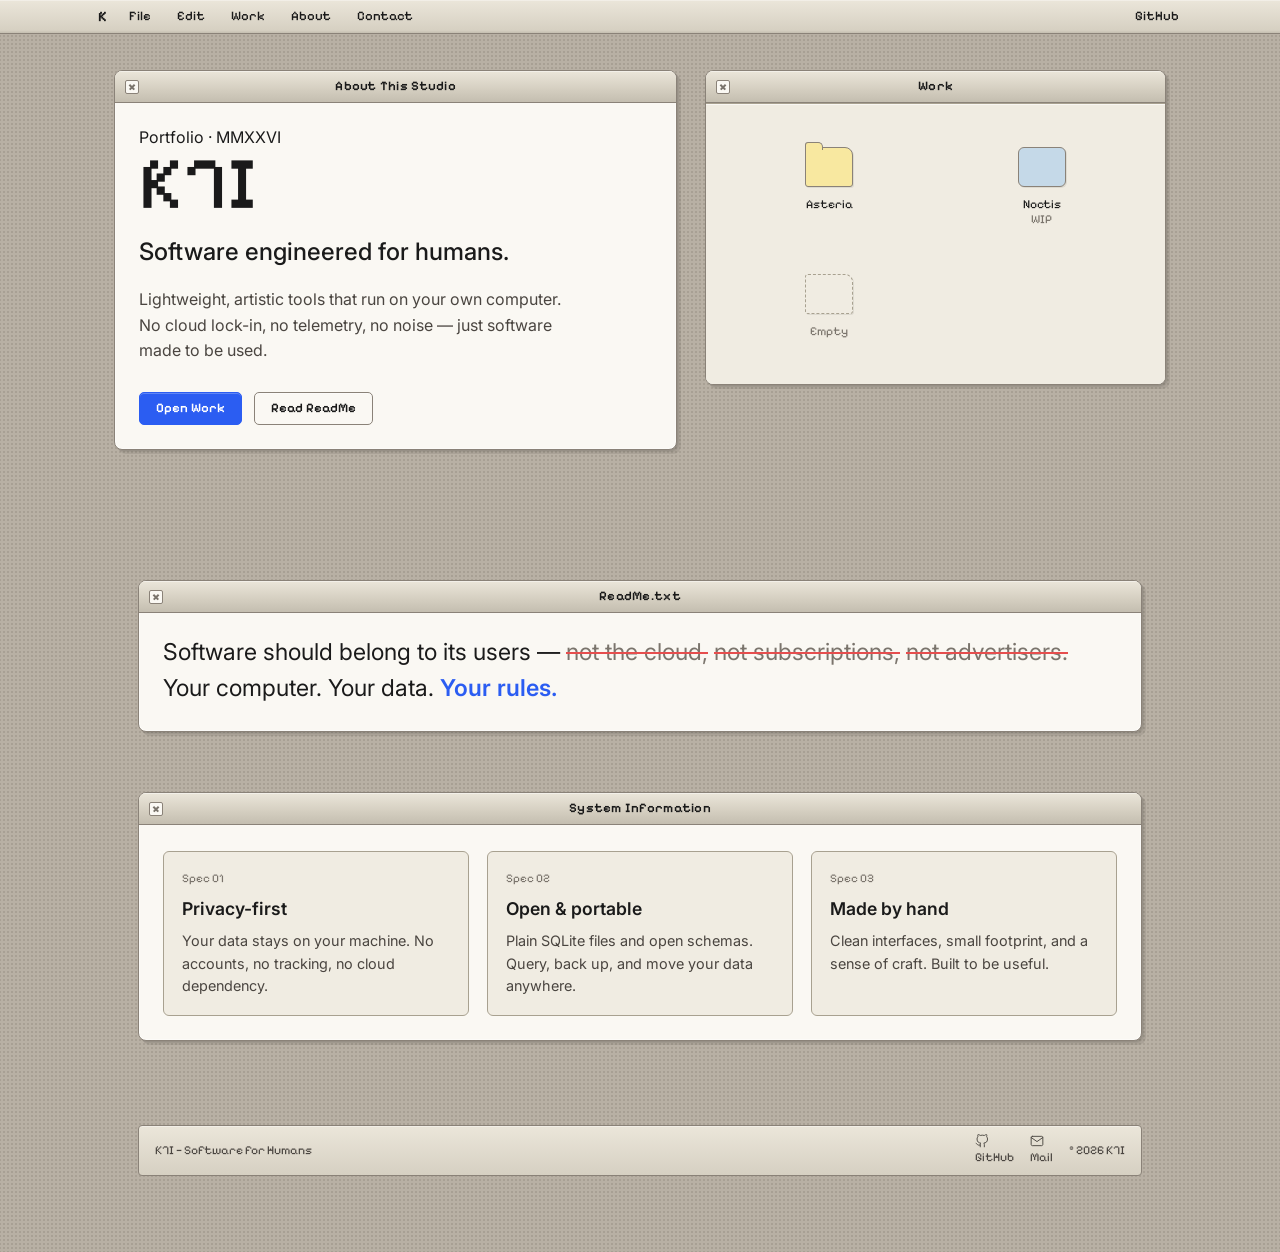
==== commit 98abef05: "add Noctis WIP folder to Work grid" ====
--- a/index.html
+++ b/index.html
@@ -96,9 +96,9 @@
                 <span class="label">Asteria</span>
               </a>
               <!-- Empty slots -->
-              <article class="file-icon empty">
-                <div class="icon"></div>
-                <span class="label">Empty</span>
+              <article class="file-icon">
+                <div class="icon app"></div>
+                <span class="label">Noctis<br><span style="color:var(--ink-faint);">WIP</span></span>
               </article>
               <article class="file-icon empty">
                 <div class="icon"></div>
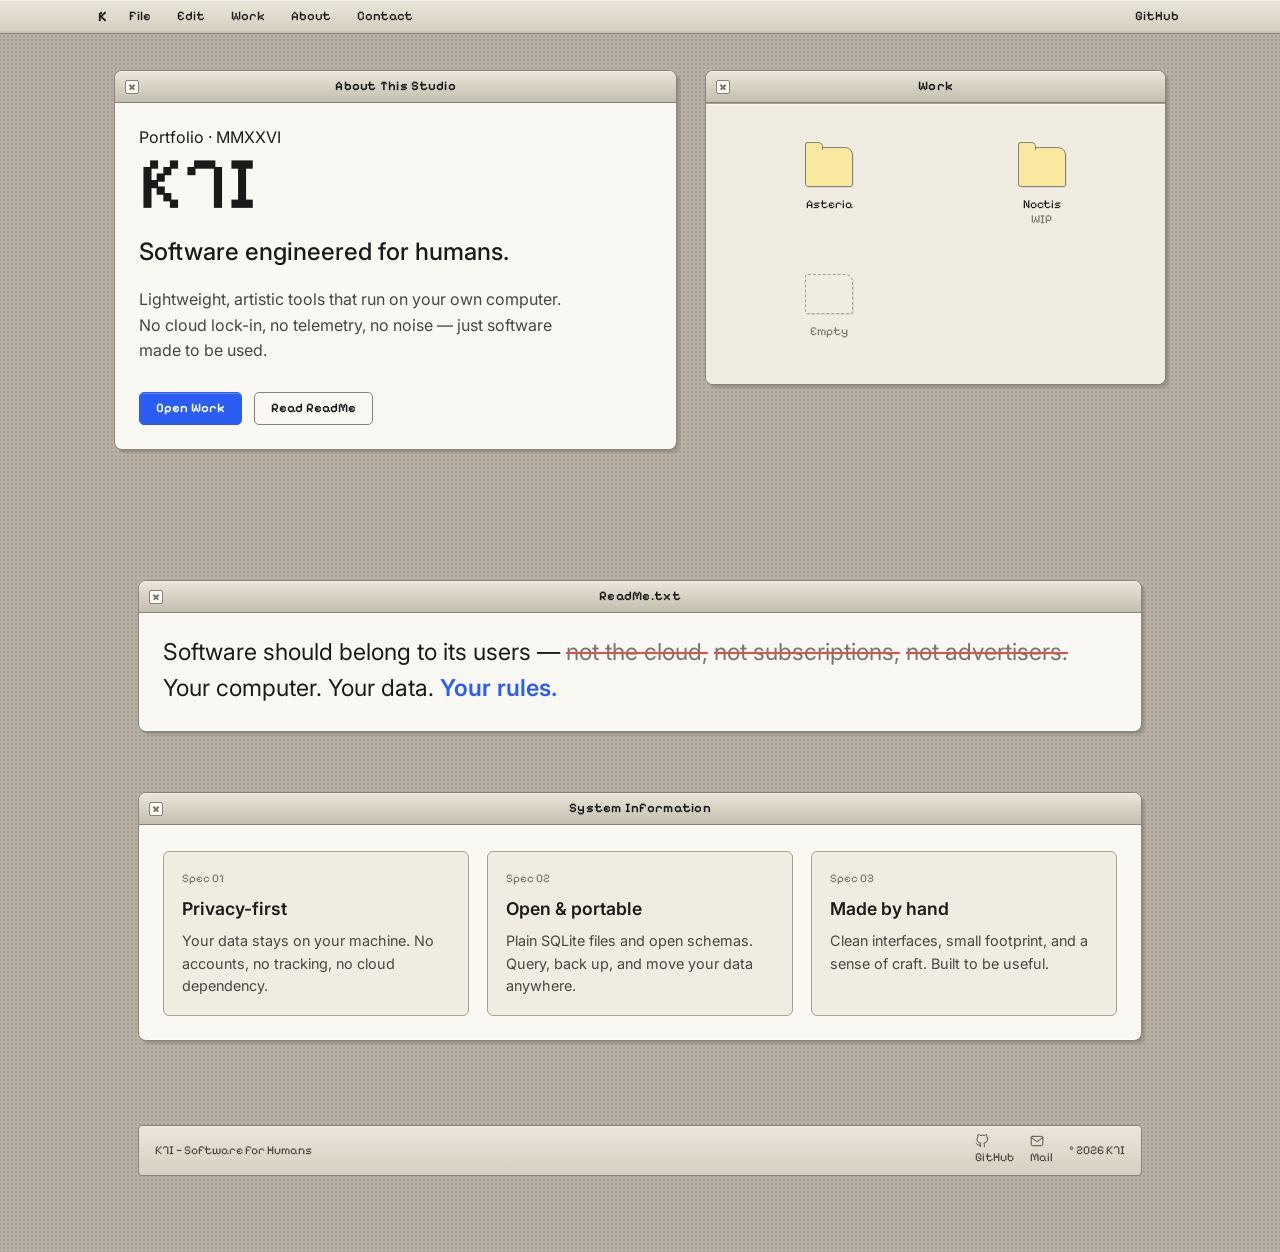
==== commit 6b8d2d11: "fix Noctis icon to folder style" ====
--- a/index.html
+++ b/index.html
@@ -97,7 +97,7 @@
               </a>
               <!-- Empty slots -->
               <article class="file-icon">
-                <div class="icon app"></div>
+                <div class="icon"></div>
                 <span class="label">Noctis<br><span style="color:var(--ink-faint);">WIP</span></span>
               </article>
               <article class="file-icon empty">
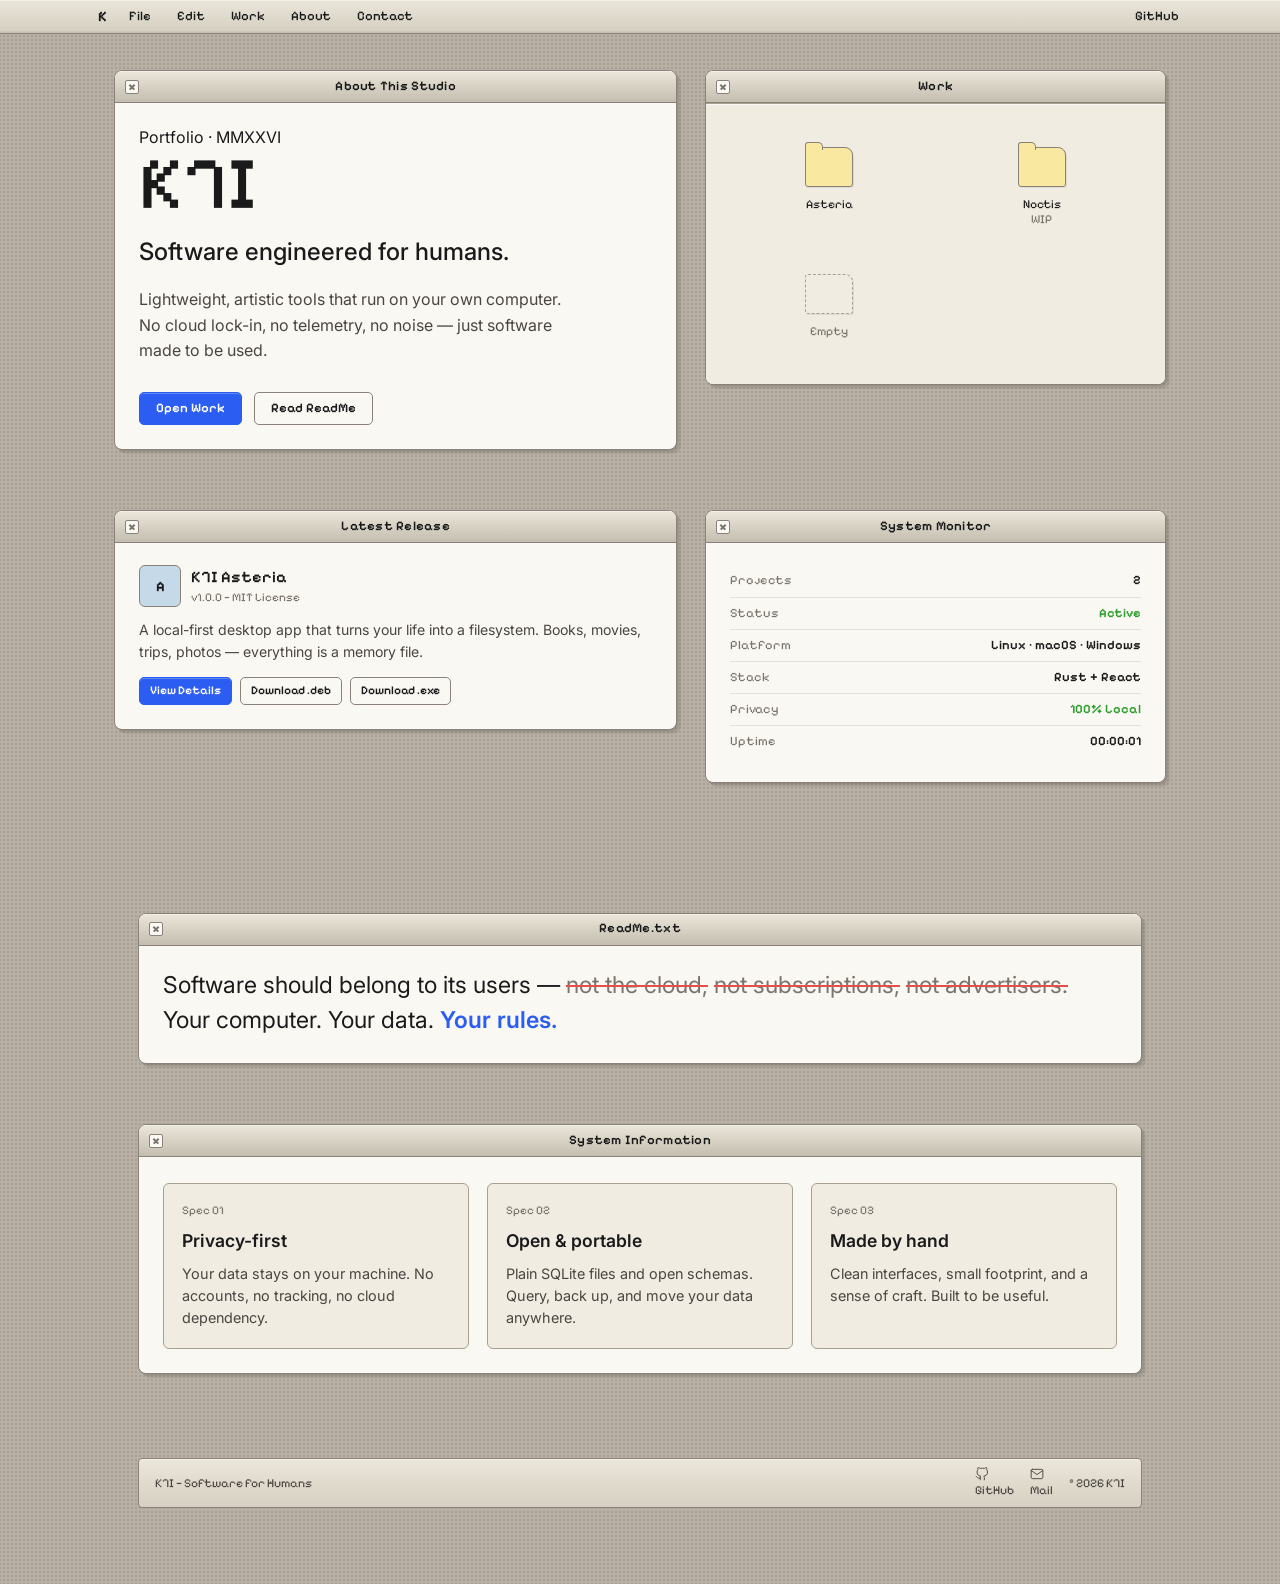
==== commit 33ce7b84: "Add favicon, update download links to v1.0.0, add Latest Release & System Monitor windows" ====
--- a/index.html
+++ b/index.html
@@ -4,6 +4,7 @@
   <meta charset="UTF-8">
   <meta name="viewport" content="width=device-width, initial-scale=1.0">
   <title>K7I — Software for Humans</title>
+  <link rel="icon" type="image/svg+xml" href="favicon.svg">
   <meta name="description" content="K7I builds privacy-first, local-first, artistic and lightweight software. Zero telemetry. Built to last on your own computer.">
   <meta name="author" content="K7I">
   <meta name="theme-color" content="#b8b0a4">
@@ -107,6 +108,72 @@
             </div>
           </div>
         </div>
+      </div>
+
+      <!-- Middle row: Latest Release + System Monitor -->
+      <div class="desktop-grid section" style="padding-top:0;">
+
+        <!-- Latest Release -->
+        <div class="window reveal" id="release">
+          <div class="titlebar">
+            <span class="close-box"></span>
+            <span class="titlebar-title">Latest Release</span>
+          </div>
+          <div class="window-body">
+            <div style="display:flex;align-items:center;gap:10px;margin-bottom:12px;">
+              <div style="width:42px;height:42px;background:#c5d9e8;border:1.5px solid var(--chrome-border);border-radius:6px;display:flex;align-items:center;justify-content:center;font-family:var(--font-system);font-size:0.9rem;font-weight:700;color:var(--ink);flex-shrink:0;">A</div>
+              <div>
+                <div style="font-family:var(--font-system);font-weight:600;color:var(--ink);">K7I Asteria</div>
+                <div style="font-family:var(--font-system);font-size:0.74rem;color:var(--ink-faint);">v1.0.0 — MIT License</div>
+              </div>
+            </div>
+            <p style="font-size:0.88rem;color:var(--ink-soft);line-height:1.55;margin-bottom:14px;">
+              A local-first desktop app that turns your life into a filesystem. Books, movies, trips, photos — everything is a memory file.
+            </p>
+            <div style="display:flex;flex-wrap:wrap;gap:8px;">
+              <a href="asteria.html" class="btn btn-primary btn-sm">View Details</a>
+              <a href="https://github.com/K7Int/k7iasteria/releases/download/v1.0.0/K7I.Asteria_1.0.0_amd64.deb" class="btn btn-sm" download>Download .deb</a>
+              <a href="https://github.com/K7Int/k7iasteria/releases/download/v1.0.0/K7I.Asteria_1.0.0_x64-setup.exe" class="btn btn-sm" download>Download .exe</a>
+            </div>
+          </div>
+        </div>
+
+        <!-- System Monitor -->
+        <div class="window reveal reveal-delay-1">
+          <div class="titlebar">
+            <span class="close-box"></span>
+            <span class="titlebar-title">System Monitor</span>
+          </div>
+          <div class="window-body">
+            <div style="font-family:var(--font-system);font-size:0.8rem;">
+              <div style="display:flex;justify-content:space-between;padding:6px 0;border-bottom:1px solid var(--line-soft);">
+                <span style="color:var(--ink-faint);">Projects</span>
+                <span style="color:var(--ink);font-weight:600;">2</span>
+              </div>
+              <div style="display:flex;justify-content:space-between;padding:6px 0;border-bottom:1px solid var(--line-soft);">
+                <span style="color:var(--ink-faint);">Status</span>
+                <span style="color:#2d9d2d;font-weight:600;">Active</span>
+              </div>
+              <div style="display:flex;justify-content:space-between;padding:6px 0;border-bottom:1px solid var(--line-soft);">
+                <span style="color:var(--ink-faint);">Platform</span>
+                <span style="color:var(--ink);font-weight:600;">Linux · macOS · Windows</span>
+              </div>
+              <div style="display:flex;justify-content:space-between;padding:6px 0;border-bottom:1px solid var(--line-soft);">
+                <span style="color:var(--ink-faint);">Stack</span>
+                <span style="color:var(--ink);font-weight:600;">Rust + React</span>
+              </div>
+              <div style="display:flex;justify-content:space-between;padding:6px 0;border-bottom:1px solid var(--line-soft);">
+                <span style="color:var(--ink-faint);">Privacy</span>
+                <span style="color:#2d9d2d;font-weight:600;">100% Local</span>
+              </div>
+              <div style="display:flex;justify-content:space-between;padding:6px 0;">
+                <span style="color:var(--ink-faint);">Uptime</span>
+                <span style="color:var(--ink);font-weight:600;" id="uptime">calculating...</span>
+              </div>
+            </div>
+          </div>
+        </div>
+
       </div>
 
       <!-- ReadMe — Philosophy -->
@@ -185,5 +252,22 @@
 
   <script src="assets/icons/icons.js"></script>
   <script src="js/main.js"></script>
+  <script>
+    (function() {
+      var start = Date.now();
+      var el = document.getElementById('uptime');
+      if (!el) return;
+      function pad(n) { return n < 10 ? '0' + n : n; }
+      function tick() {
+        var diff = Math.floor((Date.now() - start) / 1000);
+        var h = Math.floor(diff / 3600);
+        var m = Math.floor((diff % 3600) / 60);
+        var s = diff % 60;
+        el.textContent = pad(h) + ':' + pad(m) + ':' + pad(s);
+        requestAnimationFrame(function() { setTimeout(tick, 1000); });
+      }
+      tick();
+    })();
+  </script>
 </body>
 </html>
--- a/css/main.css
+++ b/css/main.css
@@ -98,6 +98,96 @@
 }
 
 /* =====================================================================
+   Mobile Overrides
+   ===================================================================== */
+@media (max-width: 600px) {
+  .container {
+    padding: 0 14px;
+  }
+  .section {
+    padding: 40px 0 32px;
+  }
+  .window-body {
+    padding: 16px 16px 18px;
+  }
+  .window-body.inset {
+    padding: 16px;
+  }
+  .titlebar-title {
+    font-size: 0.76rem;
+  }
+  .desktop {
+    padding-top: calc(var(--menu-height) + 20px);
+    padding-bottom: 24px;
+  }
+  .hero-title {
+    font-size: clamp(1.8rem, 8vw, 2.6rem);
+  }
+  .hero-subtitle {
+    font-size: clamp(1rem, 3vw, 1.15rem);
+    margin: 12px 0 14px;
+  }
+  .hero-manifesto {
+    font-size: 0.88rem;
+  }
+  .about-item {
+    padding: 14px;
+  }
+  .about-item .title {
+    font-size: 1rem;
+  }
+  .about-item .desc {
+    font-size: 0.84rem;
+  }
+  .philosophy-quote {
+    font-size: clamp(1rem, 3vw, 1.15rem);
+  }
+  .footer {
+    padding: 16px 0 20px;
+  }
+  .footer-strip {
+    font-size: 0.7rem;
+    padding: 6px 12px;
+  }
+  .footer-strip .right {
+    gap: 10px;
+  }
+}
+
+@media (max-width: 400px) {
+  .container {
+    padding: 0 10px;
+  }
+  .window-body {
+    padding: 12px 12px 14px;
+  }
+  .window-body.inset {
+    padding: 12px;
+  }
+  .section {
+    padding: 28px 0 24px;
+  }
+  .file-grid {
+    gap: 14px;
+  }
+  .file-icon {
+    padding: 8px 4px;
+  }
+  .file-icon .icon {
+    width: 40px;
+    height: 34px;
+  }
+  .file-icon .icon::before {
+    width: 14px;
+    height: 6px;
+    top: -5px;
+  }
+  .file-icon .label {
+    font-size: 0.7rem;
+  }
+}
+
+/* =====================================================================
    Desktop grid — windows sit here
    ===================================================================== */
 .desktop {
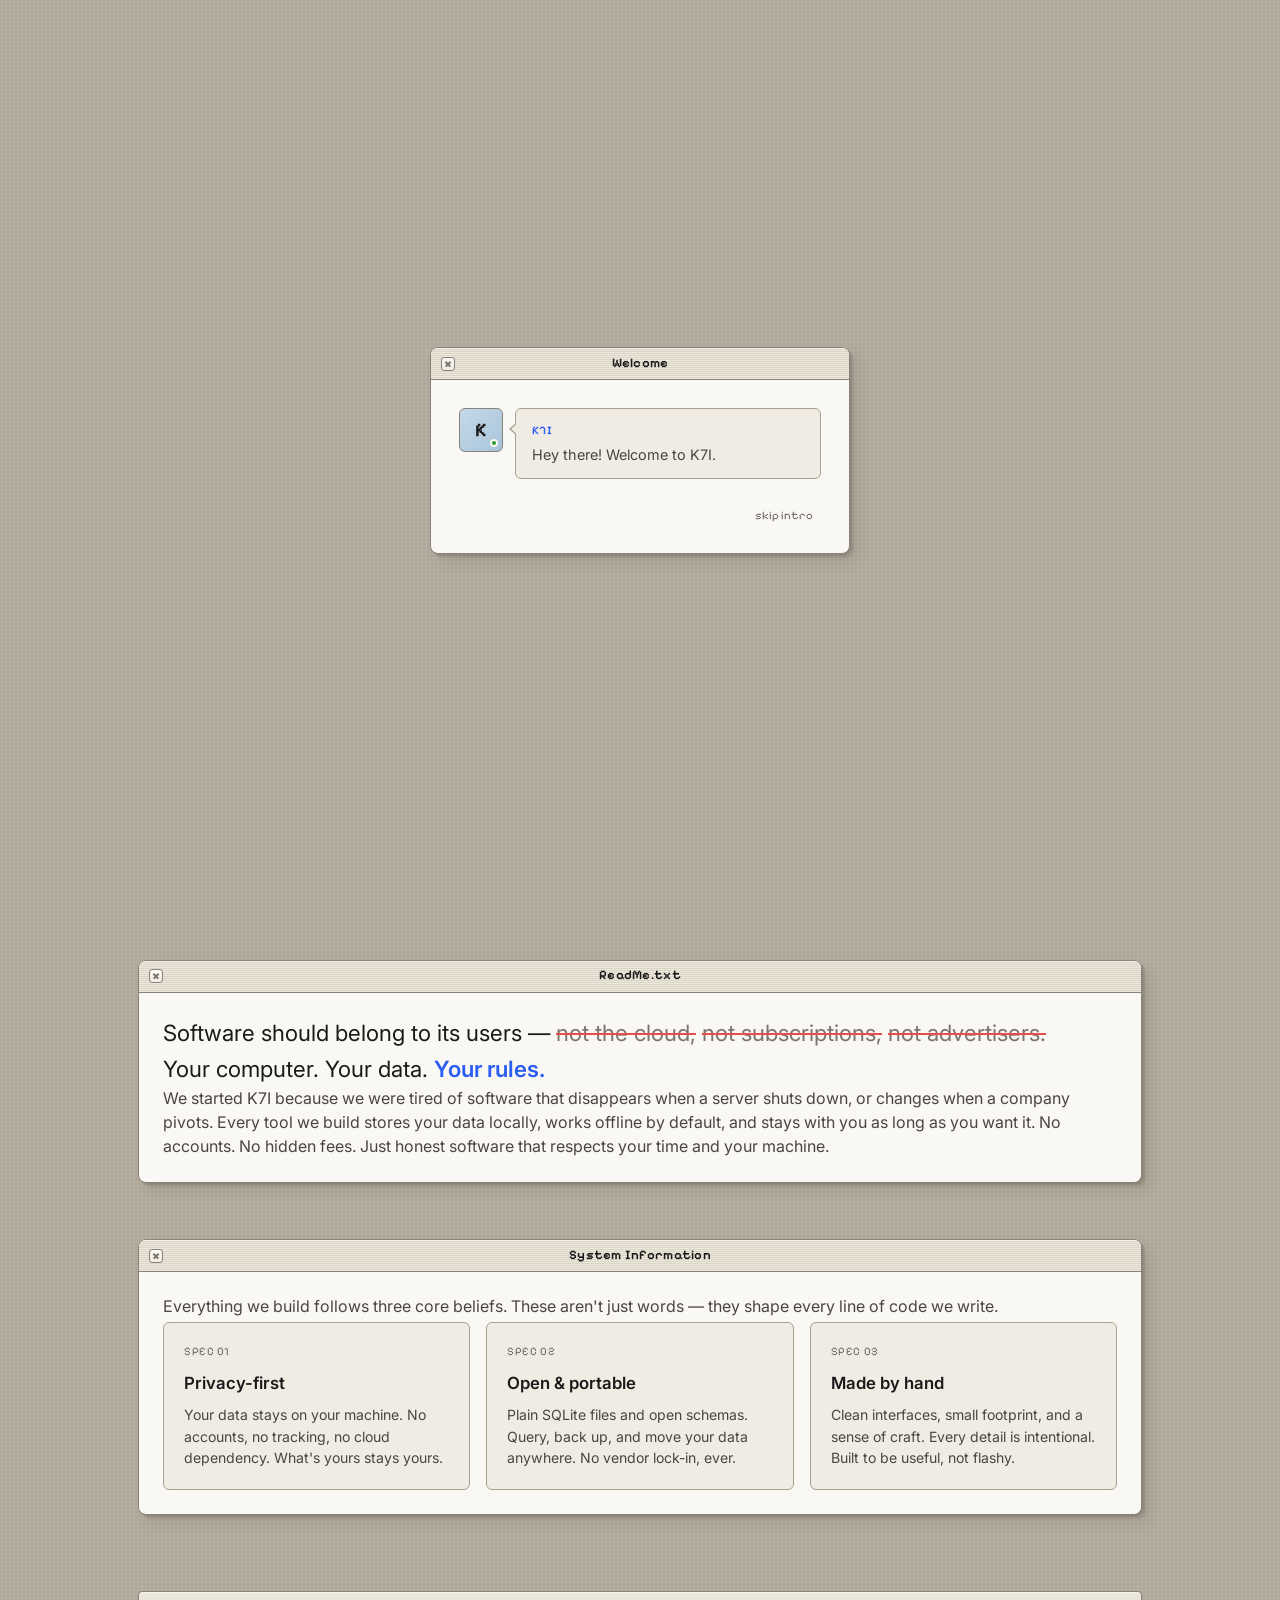
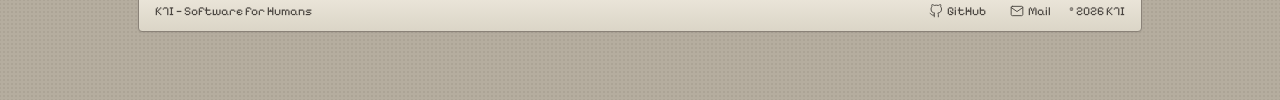
==== commit f18a5080: "Add K7I Noctis product page with download links, update site navigation" ====
--- a/index.html
+++ b/index.html
@@ -19,6 +19,29 @@
 </head>
 <body>
 
+  <!-- Intro Cutscene -->
+  <div class="cutscene-overlay" id="cutscene">
+    <div class="cutscene-window">
+      <div class="cutscene-titlebar">
+        <span class="close-box"></span>
+        <span class="titlebar-title">Welcome</span>
+      </div>
+      <div class="cutscene-body">
+        <div class="cutscene-chat">
+          <div class="cutscene-avatar">K</div>
+          <div class="cutscene-speech" id="cutsceneSpeech">
+            <span class="name">K7I</span>
+            <span id="cutsceneText"></span>
+            <span class="cutscene-typing" id="cutsceneTyping"><span></span><span></span><span></span></span>
+          </div>
+        </div>
+        <div class="cutscene-footer">
+          <button class="cutscene-skip" id="cutsceneSkip">skip intro</button>
+        </div>
+      </div>
+    </div>
+  </div>
+
   <!-- Menu Bar -->
   <header class="menubar" id="navbar">
     <div class="menubar-inner">
@@ -29,6 +52,8 @@
           <div class="dropdown">
             <a href="#works" class="dropdown-item">Open Work</a>
             <a href="asteria.html" class="dropdown-item">Open Asteria</a>
+            <a href="noctis.html" class="dropdown-item">Open Noctis</a>
+            <a href="keta.html" class="dropdown-item">Open Keta AI</a>
             <div class="dropdown-divider"></div>
             <a href="#home" class="dropdown-item">Close Window</a>
           </div>
@@ -74,7 +99,8 @@
             <p class="hero-manifesto">
               Lightweight, artistic tools that run on your own computer. No
               cloud lock-in, no telemetry, no noise — just software made to be
-              used.
+              used. We believe good tools should feel invisible: they get out
+              of your way and let you focus on what matters.
             </p>
             <div class="hero-actions">
               <a href="#works" class="btn btn-primary">Open Work</a>
@@ -90,17 +116,23 @@
             <span class="titlebar-title">Work</span>
           </div>
           <div class="window-body inset">
+            <p class="file-grid-intro">Click a project to learn more about it.</p>
             <div class="file-grid">
               <!-- Asteria folder -->
               <a href="asteria.html" class="file-icon">
                 <div class="icon"></div>
                 <span class="label">Asteria</span>
               </a>
-              <!-- Empty slots -->
-              <article class="file-icon">
+              <!-- Keta AI folder -->
+              <a href="keta.html" class="file-icon">
+                <div class="icon app"></div>
+                <span class="label">Keta AI<br><span style="color:var(--ink-faint);">WIP</span></span>
+              </a>
+              <!-- Noctis folder -->
+              <a href="noctis.html" class="file-icon">
                 <div class="icon"></div>
-                <span class="label">Noctis<br><span style="color:var(--ink-faint);">WIP</span></span>
-              </article>
+                <span class="label">Noctis</span>
+              </a>
               <article class="file-icon empty">
                 <div class="icon"></div>
                 <span class="label">Empty</span>
@@ -120,17 +152,17 @@
             <span class="titlebar-title">Latest Release</span>
           </div>
           <div class="window-body">
-            <div style="display:flex;align-items:center;gap:10px;margin-bottom:12px;">
-              <div style="width:42px;height:42px;background:#c5d9e8;border:1.5px solid var(--chrome-border);border-radius:6px;display:flex;align-items:center;justify-content:center;font-family:var(--font-system);font-size:0.9rem;font-weight:700;color:var(--ink);flex-shrink:0;">A</div>
+            <div class="release-header">
+              <div class="release-icon">A</div>
               <div>
-                <div style="font-family:var(--font-system);font-weight:600;color:var(--ink);">K7I Asteria</div>
-                <div style="font-family:var(--font-system);font-size:0.74rem;color:var(--ink-faint);">v1.0.0 — MIT License</div>
-              </div>
-            </div>
-            <p style="font-size:0.88rem;color:var(--ink-soft);line-height:1.55;margin-bottom:14px;">
+                <div class="release-name">K7I Asteria</div>
+                <div class="release-meta">v1.0.0 — MIT License</div>
+              </div>
+            </div>
+            <p class="release-desc">
               A local-first desktop app that turns your life into a filesystem. Books, movies, trips, photos — everything is a memory file.
             </p>
-            <div style="display:flex;flex-wrap:wrap;gap:8px;">
+            <div class="release-actions">
               <a href="asteria.html" class="btn btn-primary btn-sm">View Details</a>
               <a href="https://github.com/K7Int/k7iasteria/releases/download/v1.0.0/K7I.Asteria_1.0.0_amd64.deb" class="btn btn-sm" download>Download .deb</a>
               <a href="https://github.com/K7Int/k7iasteria/releases/download/v1.0.0/K7I.Asteria_1.0.0_x64-setup.exe" class="btn btn-sm" download>Download .exe</a>
@@ -145,30 +177,30 @@
             <span class="titlebar-title">System Monitor</span>
           </div>
           <div class="window-body">
-            <div style="font-family:var(--font-system);font-size:0.8rem;">
-              <div style="display:flex;justify-content:space-between;padding:6px 0;border-bottom:1px solid var(--line-soft);">
-                <span style="color:var(--ink-faint);">Projects</span>
-                <span style="color:var(--ink);font-weight:600;">2</span>
-              </div>
-              <div style="display:flex;justify-content:space-between;padding:6px 0;border-bottom:1px solid var(--line-soft);">
-                <span style="color:var(--ink-faint);">Status</span>
-                <span style="color:#2d9d2d;font-weight:600;">Active</span>
-              </div>
-              <div style="display:flex;justify-content:space-between;padding:6px 0;border-bottom:1px solid var(--line-soft);">
-                <span style="color:var(--ink-faint);">Platform</span>
-                <span style="color:var(--ink);font-weight:600;">Linux · macOS · Windows</span>
-              </div>
-              <div style="display:flex;justify-content:space-between;padding:6px 0;border-bottom:1px solid var(--line-soft);">
-                <span style="color:var(--ink-faint);">Stack</span>
-                <span style="color:var(--ink);font-weight:600;">Rust + React</span>
-              </div>
-              <div style="display:flex;justify-content:space-between;padding:6px 0;border-bottom:1px solid var(--line-soft);">
-                <span style="color:var(--ink-faint);">Privacy</span>
-                <span style="color:#2d9d2d;font-weight:600;">100% Local</span>
-              </div>
-              <div style="display:flex;justify-content:space-between;padding:6px 0;">
-                <span style="color:var(--ink-faint);">Uptime</span>
-                <span style="color:var(--ink);font-weight:600;" id="uptime">calculating...</span>
+            <div class="monitor">
+              <div class="monitor-row">
+                <span class="monitor-label">Projects</span>
+                <span class="monitor-value">3</span>
+              </div>
+              <div class="monitor-row">
+                <span class="monitor-label">Status</span>
+                <span class="monitor-value status-active">Active</span>
+              </div>
+              <div class="monitor-row">
+                <span class="monitor-label">Platform</span>
+                <span class="monitor-value">Linux · macOS · Windows</span>
+              </div>
+              <div class="monitor-row">
+                <span class="monitor-label">Stack</span>
+                <span class="monitor-value">Rust + React</span>
+              </div>
+              <div class="monitor-row">
+                <span class="monitor-label">Privacy</span>
+                <span class="monitor-value status-active">100% Local</span>
+              </div>
+              <div class="monitor-row">
+                <span class="monitor-label">Uptime</span>
+                <span class="monitor-value" id="uptime">calculating...</span>
               </div>
             </div>
           </div>
@@ -193,6 +225,14 @@
                 Your computer. Your data.
                 <span class="accent">Your rules.</span>
               </blockquote>
+              <p class="philosophy-body">
+                We started K7I because we were tired of software that
+                disappears when a server shuts down, or changes when a
+                company pivots. Every tool we build stores your data
+                locally, works offline by default, and stays with you
+                as long as you want it. No accounts. No hidden fees.
+                Just honest software that respects your time and your machine.
+              </p>
             </div>
           </div>
         </div>
@@ -207,21 +247,24 @@
               <span class="titlebar-title">System Information</span>
             </div>
             <div class="window-body">
+              <div class="about-intro">
+                <p>Everything we build follows three core beliefs. These aren't just words — they shape every line of code we write.</p>
+              </div>
               <div class="about-grid">
                 <div class="about-item">
                   <div class="label">Spec 01</div>
                   <div class="title">Privacy-first</div>
-                  <div class="desc">Your data stays on your machine. No accounts, no tracking, no cloud dependency.</div>
+                  <div class="desc">Your data stays on your machine. No accounts, no tracking, no cloud dependency. What's yours stays yours.</div>
                 </div>
                 <div class="about-item">
                   <div class="label">Spec 02</div>
                   <div class="title">Open &amp; portable</div>
-                  <div class="desc">Plain SQLite files and open schemas. Query, back up, and move your data anywhere.</div>
+                  <div class="desc">Plain SQLite files and open schemas. Query, back up, and move your data anywhere. No vendor lock-in, ever.</div>
                 </div>
                 <div class="about-item">
                   <div class="label">Spec 03</div>
                   <div class="title">Made by hand</div>
-                  <div class="desc">Clean interfaces, small footprint, and a sense of craft. Built to be useful.</div>
+                  <div class="desc">Clean interfaces, small footprint, and a sense of craft. Every detail is intentional. Built to be useful, not flashy.</div>
                 </div>
               </div>
             </div>
@@ -250,8 +293,153 @@
     </div>
   </main>
 
+  <!-- WIP Project Modal -->
+  <div class="wip-overlay" id="wipOverlay">
+    <div class="wip-window" id="wipWindow">
+      <div class="titlebar">
+        <span class="close-box" id="wipClose"></span>
+        <span class="titlebar-title" id="wipTitlebar">Work in Progress</span>
+      </div>
+      <div class="window-body">
+        <div class="wip-header">
+          <div class="wip-badge">WIP</div>
+          <h2 class="wip-name" id="wipName"></h2>
+        </div>
+        <p class="wip-desc" id="wipDesc"></p>
+        <div class="wip-tech" id="wipTech"></div>
+        <div class="wip-footer">
+          <span class="wip-status">
+            <span class="wip-dot"></span>
+            In Development
+          </span>
+          <button class="btn btn-sm" id="wipDismiss">OK</button>
+        </div>
+      </div>
+    </div>
+  </div>
+
   <script src="assets/icons/icons.js"></script>
   <script src="js/main.js"></script>
+  <script>
+    /* ---- WIP Modal ---- */
+    (function() {
+      var overlay = document.getElementById('wipOverlay');
+      var closeBtn = document.getElementById('wipClose');
+      var dismissBtn = document.getElementById('wipDismiss');
+      var nameEl = document.getElementById('wipName');
+      var descEl = document.getElementById('wipDesc');
+      var techEl = document.getElementById('wipTech');
+      var titlebarEl = document.getElementById('wipTitlebar');
+
+      var projects = {
+      };
+
+      function openWip(key) {
+        var p = projects[key];
+        if (!p) return;
+        nameEl.textContent = p.name;
+        titlebarEl.textContent = p.titlebar;
+        descEl.textContent = p.desc;
+        techEl.innerHTML = p.tech;
+        overlay.classList.add('open');
+      }
+
+      function closeWip() {
+        overlay.classList.remove('open');
+      }
+
+      document.querySelectorAll('.wip-trigger').forEach(function(btn) {
+        btn.addEventListener('click', function() {
+          openWip(this.getAttribute('data-wip'));
+        });
+      });
+
+      closeBtn.addEventListener('click', closeWip);
+      dismissBtn.addEventListener('click', closeWip);
+      overlay.addEventListener('click', function(e) {
+        if (e.target === overlay) closeWip();
+      });
+      document.addEventListener('keydown', function(e) {
+        if (e.key === 'Escape') closeWip();
+      });
+    })();
+  </script>
+  <script>
+    /* ---- Intro Cutscene ---- */
+    (function() {
+      var skip = document.getElementById('cutsceneSkip');
+      var overlay = document.getElementById('cutscene');
+      var textEl = document.getElementById('cutsceneText');
+      var typingEl = document.getElementById('cutsceneTyping');
+
+      var lines = [
+        "Hey there! Welcome to K7I.",
+        "We're a small studio that builds software for humans — not for investors.",
+        "Everything runs on YOUR computer. No cloud. No accounts. No tracking.",
+        "We've got Asteria, a life organizer. Noctis, coming soon. And Keta AI, our local AI engine.",
+        "Everything is open-source and free. Take a look around!"
+      ];
+
+      var lineIndex = 0;
+      var charIndex = 0;
+      var typing = false;
+      var speed = 28;
+      var lineDelay = 900;
+      var dismissed = false;
+
+      function typeChar() {
+        if (dismissed) return;
+        if (lineIndex >= lines.length) {
+          typingEl.style.display = 'none';
+          return;
+        }
+        typing = true;
+        typingEl.style.display = 'inline-flex';
+        var line = lines[lineIndex];
+        if (charIndex < line.length) {
+          textEl.textContent += line[charIndex];
+          charIndex++;
+          setTimeout(typeChar, speed);
+        } else {
+          typing = false;
+          typingEl.style.display = 'none';
+          lineIndex++;
+          charIndex = 0;
+          if (lineIndex < lines.length) {
+            setTimeout(function() {
+              if (!dismissed) {
+                textEl.textContent = '';
+                typingEl.style.display = 'inline-flex';
+                typeChar();
+              }
+            }, lineDelay);
+          }
+        }
+      }
+
+      function dismissCutscene() {
+        if (dismissed) return;
+        dismissed = true;
+        overlay.classList.add('hidden');
+        document.querySelector('.desktop').classList.add('cutscene-ready');
+        setTimeout(function() {
+          document.querySelectorAll('.reveal').forEach(function(el) {
+            el.classList.add('active');
+          });
+        }, 100);
+      }
+
+      skip.addEventListener('click', dismissCutscene);
+
+      // Auto-dismiss after all lines + buffer
+      var totalChars = lines.join('').length;
+      var totalTime = totalChars * speed + lines.length * lineDelay + 1200;
+      setTimeout(dismissCutscene, totalTime);
+
+      // Start typing
+      setTimeout(typeChar, 800);
+    })();
+  </script>
   <script>
     (function() {
       var start = Date.now();
--- a/css/variables.css
+++ b/css/variables.css
@@ -1,36 +1,53 @@
 /* ==========================================================================
    Design Tokens — K7I · System 7
-   Classic Macintosh OS: beige platinum, warm grays, one system-blue accent.
+   Classic Macintosh OS: warm platinum, refined grays, system-blue accent.
    ========================================================================== */
 
 :root {
   /* Desktop */
-  --desktop:      #b8b0a4;
-  --desktop-pattern: #a8a094;
+  --desktop:      #b5ad9f;
+  --desktop-pattern: #aca496;
 
-  /* Platinum chrome */
-  --chrome-top:   #ebe6da;
-  --chrome-mid:   #d6d0c2;
-  --chrome-bot:   #c4beb0;
+  /* Platinum chrome — refined gradient stops */
+  --chrome-top:   #ede8dc;
+  --chrome-mid:   #dbd5c7;
+  --chrome-bot:   #c8c1b3;
   --chrome-border:#8a8278;
+  --chrome-border-light: #a09888;
 
   /* Window surfaces */
-  --window-bg:    #faf8f3;
-  --window-inset: #f0ece2;
+  --window-bg:    #faf8f4;
+  --window-inset: #f0ece3;
+  --window-shadow: rgba(0, 0, 0, 0.12);
 
   /* Ink */
   --ink:          #1a1a1a;
   --ink-soft:     #4a4540;
   --ink-faint:    #7a746c;
+  --ink-wash:     #9a948c;
 
   /* System accents */
   --blue:         #2b5df2;
-  --blue-soft:    rgba(43, 93, 242, 0.12);
+  --blue-hover:   #1a4ad0;
+  --blue-soft:    rgba(43, 93, 242, 0.10);
+  --blue-glow:    rgba(43, 93, 242, 0.18);
   --red-close:    #e64e4e;
+  --green:        #2d9d2d;
+  --green-soft:   rgba(45, 157, 45, 0.12);
 
   /* Lines */
   --line:         #a8a190;
-  --line-soft:    rgba(26, 26, 26, 0.10);
+  --line-soft:    rgba(26, 26, 26, 0.08);
+  --line-strong:  rgba(26, 26, 26, 0.16);
+
+  /* Shadows */
+  --shadow-sm:    0 1px 2px rgba(0,0,0,0.06);
+  --shadow-md:    0 2px 4px rgba(0,0,0,0.08), 0 4px 8px rgba(0,0,0,0.04);
+  --shadow-lg:    0 4px 8px rgba(0,0,0,0.08), 0 8px 24px rgba(0,0,0,0.06);
+  --shadow-window: 1px 1px 0 rgba(0,0,0,0.05),
+                   2px 2px 0 rgba(0,0,0,0.05),
+                   4px 4px 0 rgba(0,0,0,0.07),
+                   8px 8px 16px rgba(0,0,0,0.08);
 
   /* Type */
   --font-system:  "Pixelify Sans", "ChicagoFLF", "Geneva", sans-serif;
@@ -38,8 +55,10 @@
 
   /* Motion */
   --ease-out: cubic-bezier(0.16, 1, 0.3, 1);
+  --ease-spring: cubic-bezier(0.34, 1.56, 0.64, 1);
   --t-fast:   0.12s var(--ease-out);
   --t-normal: 0.25s var(--ease-out);
+  --t-slow:   0.4s var(--ease-out);
 
   /* Layout */
   --container-max: 1100px;
--- a/css/animations.css
+++ b/css/animations.css
@@ -1,14 +1,284 @@
 /* ==========================================================================
-   Animations — System 7
+   Animations — System 7 · Polished
    ========================================================================== */
 
+/* ---- Intro Cutscene ---- */
+.cutscene-overlay {
+  position: fixed;
+  inset: 0;
+  z-index: 10000;
+  background: var(--desktop);
+  background-image:
+    radial-gradient(circle at 50% 50%, var(--desktop) 0 40%, transparent 40%),
+    radial-gradient(circle at 50% 50%, var(--desktop-pattern) 0 40%, transparent 40%);
+  background-size: 4px 4px, 4px 4px;
+  background-position: 0 0, 2px 2px;
+  display: flex;
+  align-items: center;
+  justify-content: center;
+  opacity: 1;
+  transition: opacity 0.5s ease, visibility 0.5s ease;
+}
+.cutscene-overlay.hidden {
+  opacity: 0;
+  visibility: hidden;
+  pointer-events: none;
+}
+
+.cutscene-window {
+  width: 420px;
+  max-width: 92vw;
+  background: var(--window-bg);
+  border: 1px solid var(--chrome-border);
+  border-radius: 8px;
+  box-shadow: var(--shadow-window);
+  overflow: hidden;
+  transform: scale(0.92);
+  opacity: 0;
+  animation: cutsceneEnter 0.4s 0.2s var(--ease-out) forwards;
+}
+
+@keyframes cutsceneEnter {
+  to { transform: scale(1); opacity: 1; }
+}
+
+.cutscene-titlebar {
+  display: flex;
+  align-items: center;
+  gap: 10px;
+  height: 32px;
+  padding: 0 10px;
+  background:
+    repeating-linear-gradient(
+      0deg,
+      var(--chrome-top) 0px,
+      var(--chrome-top) 1px,
+      var(--chrome-mid) 1px,
+      var(--chrome-mid) 2px
+    );
+  background-color: var(--chrome-top);
+  border-bottom: 1px solid var(--chrome-border);
+  box-shadow: 0 1px 0 rgba(255,255,255,0.4) inset;
+}
+.cutscene-titlebar .titlebar-title {
+  font-family: var(--font-system);
+  font-size: 0.82rem;
+  font-weight: 600;
+  color: var(--ink);
+  text-align: center;
+  flex: 1;
+}
+
+.cutscene-body {
+  padding: 28px 28px 24px;
+  display: flex;
+  flex-direction: column;
+  gap: 18px;
+}
+
+.cutscene-chat {
+  display: flex;
+  gap: 12px;
+  align-items: flex-start;
+}
+
+.cutscene-avatar {
+  width: 44px;
+  height: 44px;
+  flex-shrink: 0;
+  background: linear-gradient(135deg, #c5d9e8 0%, #a8c4da 100%);
+  border: 1.5px solid var(--chrome-border);
+  border-radius: 6px;
+  display: flex;
+  align-items: center;
+  justify-content: center;
+  font-family: var(--font-system);
+  font-size: 1.2rem;
+  font-weight: 700;
+  color: var(--ink);
+  position: relative;
+  overflow: hidden;
+}
+.cutscene-avatar::after {
+  content: "";
+  position: absolute;
+  bottom: 4px;
+  right: 4px;
+  width: 8px;
+  height: 8px;
+  background: var(--green);
+  border: 2px solid var(--window-bg);
+  border-radius: 50%;
+}
+
+.cutscene-speech {
+  background: var(--window-inset);
+  border: 1px solid var(--line);
+  border-radius: 6px;
+  padding: 12px 16px;
+  font-family: var(--font-body);
+  font-size: 0.9rem;
+  color: var(--ink-soft);
+  line-height: 1.6;
+  flex: 1;
+  min-height: 48px;
+  position: relative;
+}
+.cutscene-speech::before {
+  content: "";
+  position: absolute;
+  left: -7px;
+  top: 14px;
+  width: 0;
+  height: 0;
+  border-top: 6px solid transparent;
+  border-bottom: 6px solid transparent;
+  border-right: 7px solid var(--line);
+}
+.cutscene-speech::after {
+  content: "";
+  position: absolute;
+  left: -5px;
+  top: 14px;
+  width: 0;
+  height: 0;
+  border-top: 6px solid transparent;
+  border-bottom: 6px solid transparent;
+  border-right: 7px solid var(--window-inset);
+}
+
+.cutscene-speech .name {
+  font-family: var(--font-system);
+  font-size: 0.72rem;
+  font-weight: 600;
+  color: var(--blue);
+  text-transform: uppercase;
+  letter-spacing: 0.04em;
+  margin-bottom: 4px;
+  display: block;
+}
+
+.cutscene-typing {
+  display: inline-flex;
+  gap: 3px;
+  padding: 4px 0;
+}
+.cutscene-typing span {
+  width: 5px;
+  height: 5px;
+  background: var(--ink-faint);
+  border-radius: 50%;
+  animation: typingDot 1.2s infinite;
+}
+.cutscene-typing span:nth-child(2) { animation-delay: 0.15s; }
+.cutscene-typing span:nth-child(3) { animation-delay: 0.3s; }
+
+@keyframes typingDot {
+  0%, 60%, 100% { opacity: 0.25; transform: scale(0.85); }
+  30% { opacity: 1; transform: scale(1); }
+}
+
+.cutscene-footer {
+  display: flex;
+  justify-content: flex-end;
+  padding-top: 6px;
+}
+
+.cutscene-skip {
+  font-family: var(--font-system);
+  font-size: 0.72rem;
+  color: var(--ink-faint);
+  background: none;
+  border: none;
+  cursor: pointer;
+  padding: 4px 8px;
+  border-radius: 3px;
+  transition: color var(--t-fast), background var(--t-fast);
+}
+.cutscene-skip:hover {
+  color: var(--ink);
+  background: var(--blue-soft);
+}
+
+.cutscene-enter-btn {
+  display: inline-flex;
+  align-items: center;
+  justify-content: center;
+  gap: 6px;
+  padding: 8px 22px;
+  font-family: var(--font-system);
+  font-size: 0.85rem;
+  font-weight: 600;
+  background: linear-gradient(180deg, #3a6cf5 0%, var(--blue) 100%);
+  border: 1.5px solid var(--blue);
+  border-radius: 5px;
+  color: #fff;
+  cursor: pointer;
+  box-shadow: 0 1px 0 rgba(255,255,255,0.25) inset, 0 1px 3px rgba(43,93,242,0.3);
+  transition: background var(--t-fast), transform var(--t-fast), box-shadow var(--t-fast);
+  opacity: 0;
+  transform: translateY(6px);
+}
+.cutscene-enter-btn.visible {
+  animation: cutsceneBtnIn 0.35s var(--ease-out) forwards;
+}
+@keyframes cutsceneBtnIn {
+  to { opacity: 1; transform: translateY(0); }
+}
+.cutscene-enter-btn:hover {
+  background: linear-gradient(180deg, #4a7cff 0%, var(--blue-hover) 100%);
+  transform: translateY(-1px);
+  box-shadow: 0 1px 0 rgba(255,255,255,0.25) inset, 0 2px 8px rgba(43,93,242,0.35);
+}
+.cutscene-enter-btn:active {
+  transform: translateY(0);
+}
+
+/* After cutscene: stagger main content */
+.desktop.cutscene-ready .reveal {
+  opacity: 0;
+  transform: translateY(20px) scale(0.985);
+}
+.desktop.cutscene-ready .reveal.active {
+  animation: postCutsceneIn 0.5s var(--ease-out) forwards;
+}
+@keyframes postCutsceneIn {
+  from { opacity: 0; transform: translateY(16px) scale(0.985); }
+  to   { opacity: 1; transform: translateY(0) scale(1); }
+}
+
+/* Scroll reveal — smooth entrance */
 .reveal {
   opacity: 0;
-  transform: translateY(18px) scale(0.98);
-  transition: opacity 0.5s var(--ease-out), transform 0.5s var(--ease-out);
-}
-.reveal.active { opacity: 1; transform: translateY(0) scale(1); }
-
-.reveal-delay-1 { transition-delay: 0.08s; }
-.reveal-delay-2 { transition-delay: 0.16s; }
-.reveal-delay-3 { transition-delay: 0.24s; }
+  transform: translateY(20px) scale(0.985);
+  transition:
+    opacity 0.6s var(--ease-out),
+    transform 0.6s var(--ease-out);
+}
+.reveal.active {
+  opacity: 1;
+  transform: translateY(0) scale(1);
+}
+
+/* Staggered delays */
+.reveal-delay-1 { transition-delay: 0.1s; }
+.reveal-delay-2 { transition-delay: 0.2s; }
+.reveal-delay-3 { transition-delay: 0.3s; }
+
+/* Subtle hover lift for interactive elements */
+@keyframes subtleBounce {
+  0% { transform: translateY(0); }
+  50% { transform: translateY(-1px); }
+  100% { transform: translateY(0); }
+}
+
+/* Pulse for status indicators */
+@keyframes pulse {
+  0%, 100% { opacity: 1; }
+  50% { opacity: 0.6; }
+}
+
+/* Titlebar stripe shimmer on hover */
+.window:hover .titlebar {
+  background-position: 0 0;
+}
--- a/css/main.css
+++ b/css/main.css
@@ -1,5 +1,5 @@
 /* ==========================================================================
-   Layout — System 7
+   Layout — System 7 · Polished
    ========================================================================== */
 
 .container {
@@ -11,7 +11,7 @@
 
 .section {
   position: relative;
-  padding: 70px 0 60px;
+  padding: 64px 0 56px;
   z-index: 2;
 }
 
@@ -27,8 +27,17 @@
   align-items: center;
   background: linear-gradient(180deg, var(--chrome-top) 0%, var(--chrome-mid) 92%, var(--chrome-bot) 100%);
   border-bottom: 1px solid var(--chrome-border);
-  box-shadow: 0 1px 0 rgba(255,255,255,0.35) inset;
+  box-shadow:
+    0 1px 0 rgba(255,255,255,0.45) inset,
+    0 1px 3px rgba(0,0,0,0.08);
   padding: 0 16px;
+  transition: box-shadow 0.3s ease;
+}
+
+.menubar.scrolled {
+  box-shadow:
+    0 1px 0 rgba(255,255,255,0.35) inset,
+    0 2px 8px rgba(0,0,0,0.12);
 }
 
 .menubar-inner {
@@ -40,25 +49,26 @@
   margin: 0 auto;
 }
 
-.menubar-left, .menubar-right { display: flex; align-items: center; gap: 4px; }
+.menubar-left, .menubar-right { display: flex; align-items: center; gap: 2px; }
 
 .apple-logo {
-  width: 24px; height: 24px;
+  width: 26px; height: 26px;
   display: flex;
   align-items: center;
   justify-content: center;
   border: 1px solid transparent;
   border-radius: 4px;
   font-family: var(--font-system);
-  font-size: 0.9rem;
+  font-size: 0.95rem;
   font-weight: 700;
   color: var(--ink);
+  transition: background var(--t-fast), color var(--t-fast), border-color var(--t-fast);
 }
 .apple-logo:hover { background: var(--blue); color: #fff; border-color: var(--blue); }
 
 .menu-item,
 .has-dropdown {
-  padding: 3px 10px;
+  padding: 4px 10px;
   border: 1px solid transparent;
   border-radius: 4px;
   font-family: var(--font-system);
@@ -66,6 +76,7 @@
   font-weight: 500;
   color: var(--ink);
   background: transparent;
+  transition: background var(--t-fast), color var(--t-fast), border-color var(--t-fast);
 }
 .menu-item:hover, .menu-item.active,
 .has-dropdown:hover, .has-dropdown.active {
@@ -90,7 +101,11 @@
 .mobile-menu-btn span {
   width: 18px; height: 2px;
   background: var(--ink);
-}
+  transition: transform 0.2s ease, opacity 0.2s ease;
+}
+.mobile-menu-btn.open span:nth-child(1) { transform: translateY(6px) rotate(45deg); }
+.mobile-menu-btn.open span:nth-child(2) { opacity: 0; }
+.mobile-menu-btn.open span:nth-child(3) { transform: translateY(-6px) rotate(-45deg); }
 
 @media (max-width: 720px) {
   .menubar-left .menu-item { display: block; }
@@ -191,14 +206,14 @@
    Desktop grid — windows sit here
    ===================================================================== */
 .desktop {
-  padding-top: calc(var(--menu-height) + 36px);
-  padding-bottom: 40px;
+  padding-top: calc(var(--menu-height) + 32px);
+  padding-bottom: 36px;
 }
 
 .desktop-grid {
   display: grid;
-  grid-template-columns: 1.1fr 0.9fr;
-  gap: 28px;
+  grid-template-columns: 1.15fr 0.85fr;
+  gap: 24px;
   align-items: start;
 }
 @media (max-width: 900px) { .desktop-grid { grid-template-columns: 1fr; } }
@@ -211,29 +226,115 @@
 }
 
 .hero-title {
-  font-size: clamp(2.6rem, 7vw, 4.6rem);
-  line-height: 0.95;
-  margin-bottom: 14px;
+  font-size: clamp(2.8rem, 7vw, 5rem);
+  line-height: 0.92;
+  margin-bottom: 16px;
+  letter-spacing: -0.02em;
 }
 
 .hero-subtitle {
   font-family: var(--font-body);
-  font-size: clamp(1.15rem, 2.2vw, 1.5rem);
+  font-size: clamp(1.15rem, 2.2vw, 1.4rem);
   font-weight: 500;
   color: var(--ink);
-  margin: 18px 0 20px;
-  line-height: 1.25;
+  margin: 16px 0 20px;
+  line-height: 1.3;
 }
 
 .hero-manifesto {
-  font-size: 1rem;
+  font-size: 0.95rem;
   color: var(--ink-soft);
-  max-width: 44ch;
+  max-width: 42ch;
   margin-bottom: 28px;
+  line-height: 1.65;
+}
+
+.hero-actions { display: flex; flex-wrap: wrap; gap: 10px; }
+
+/* =====================================================================
+   Release window
+   ===================================================================== */
+.release-header {
+  display: flex;
+  align-items: center;
+  gap: 12px;
+  margin-bottom: 14px;
+}
+.release-icon {
+  width: 44px;
+  height: 44px;
+  background: linear-gradient(180deg, #d0e4f4 0%, #b8d4e8 100%);
+  border: 1.5px solid var(--chrome-border);
+  border-radius: 6px;
+  display: flex;
+  align-items: center;
+  justify-content: center;
+  font-family: var(--font-system);
+  font-size: 0.95rem;
+  font-weight: 700;
+  color: var(--ink);
+  flex-shrink: 0;
+}
+.release-name {
+  font-family: var(--font-system);
+  font-weight: 600;
+  color: var(--ink);
+}
+.release-meta {
+  font-family: var(--font-system);
+  font-size: 0.74rem;
+  color: var(--ink-faint);
+  margin-top: 2px;
+}
+.release-desc {
+  font-size: 0.88rem;
+  color: var(--ink-soft);
   line-height: 1.6;
-}
-
-.hero-actions { display: flex; flex-wrap: wrap; gap: 12px; }
+  margin-bottom: 16px;
+}
+.release-actions {
+  display: flex;
+  flex-wrap: wrap;
+  gap: 8px;
+}
+
+/* =====================================================================
+   System Monitor
+   ===================================================================== */
+.monitor {
+  font-family: var(--font-system);
+  font-size: 0.8rem;
+}
+.monitor-row {
+  display: flex;
+  justify-content: space-between;
+  padding: 7px 0;
+  border-bottom: 1px solid var(--line-soft);
+}
+.monitor-row:last-child {
+  border-bottom: none;
+}
+.monitor-label {
+  color: var(--ink-faint);
+}
+.monitor-value {
+  color: var(--ink);
+  font-weight: 600;
+}
+.monitor-value.status-active {
+  color: var(--green);
+}
+
+/* =====================================================================
+   Eyebrow
+   ===================================================================== */
+.eyebrow {
+  font-family: var(--font-system);
+  font-size: 0.74rem;
+  color: var(--ink-faint);
+  letter-spacing: 0.06em;
+  margin-bottom: 8px;
+}
 
 /* =====================================================================
    Philosophy — ReadMe window
@@ -244,9 +345,9 @@
 }
 .philosophy-quote {
   font-family: var(--font-body);
-  font-size: clamp(1.15rem, 2.4vw, 1.45rem);
+  font-size: clamp(1.15rem, 2.4vw, 1.4rem);
   font-weight: 400;
-  line-height: 1.55;
+  line-height: 1.6;
   color: var(--ink);
 }
 .philosophy-quote .strike {
@@ -258,37 +359,45 @@
 .philosophy-quote .accent { color: var(--blue); font-weight: 600; }
 
 /* =====================================================================
-   About — simple dialog rows
+   About — spec dialog rows
    ===================================================================== */
 .about-grid {
   display: grid;
   grid-template-columns: repeat(3, 1fr);
-  gap: 18px;
+  gap: 16px;
   margin-top: 4px;
 }
 @media (max-width: 760px) { .about-grid { grid-template-columns: 1fr; } }
 
 .about-item {
-  padding: 18px;
+  padding: 20px;
   background: var(--window-inset);
   border: 1px solid var(--line);
   border-radius: 6px;
+  transition: transform var(--t-fast), box-shadow var(--t-fast), border-color var(--t-fast);
+}
+.about-item:hover {
+  transform: translateY(-2px);
+  box-shadow: var(--shadow-md);
+  border-color: var(--chrome-border);
 }
 .about-item .label {
   font-family: var(--font-system);
-  font-size: 0.74rem;
+  font-size: 0.72rem;
   color: var(--ink-faint);
-  margin-bottom: 8px;
+  text-transform: uppercase;
+  letter-spacing: 0.05em;
+  margin-bottom: 10px;
 }
 .about-item .title {
   font-family: var(--font-body);
-  font-size: 1.1rem;
+  font-size: 1.05rem;
   font-weight: 600;
   color: var(--ink);
   margin-bottom: 8px;
 }
 .about-item .desc {
-  font-size: 0.9rem;
+  font-size: 0.88rem;
   color: var(--ink-soft);
   line-height: 1.55;
 }
@@ -299,7 +408,7 @@
 .footer {
   position: relative;
   z-index: 2;
-  padding: 24px 0 36px;
+  padding: 20px 0 32px;
 }
 .footer-strip {
   display: flex;
@@ -310,12 +419,25 @@
   background: linear-gradient(180deg, var(--chrome-top) 0%, var(--chrome-mid) 100%);
   border: 1px solid var(--chrome-border);
   border-radius: 4px;
-  box-shadow: 0 1px 0 rgba(255,255,255,0.35) inset;
+  box-shadow:
+    0 1px 0 rgba(255,255,255,0.45) inset,
+    0 1px 2px rgba(0,0,0,0.06);
   font-family: var(--font-system);
   font-size: 0.76rem;
   color: var(--ink-soft);
   flex-wrap: wrap;
 }
-.footer-strip a:hover { color: var(--ink); }
-.footer-strip .right { display: flex; align-items: center; gap: 16px; }
+.footer-strip a {
+  transition: color var(--t-fast), background var(--t-fast);
+  padding: 2px 6px;
+  border-radius: 3px;
+}
+.footer-strip a:hover { color: var(--ink); background: var(--blue-soft); }
+.footer-strip .right { display: flex; align-items: center; gap: 12px; }
 .footer-strip svg { width: 14px; height: 14px; stroke-width: 1.6; }
+
+.footer-link {
+  display: inline-flex;
+  align-items: center;
+  gap: 4px;
+}
--- a/css/components.css
+++ b/css/components.css
@@ -1,5 +1,5 @@
 /* ==========================================================================
-   Components — System 7
+   Components — System 7 · Polished
    Window chrome, buttons, file icons, scroll boxes.
    ========================================================================== */
 
@@ -11,32 +11,57 @@
   background: var(--window-bg);
   border: 1px solid var(--chrome-border);
   border-radius: 8px;
-  box-shadow:
-    1px 1px 0 rgba(0,0,0,0.06),
-    2px 2px 0 rgba(0,0,0,0.06),
-    4px 4px 0 rgba(0,0,0,0.08),
-    0 0 0 1px rgba(255,255,255,0.35) inset;
+  box-shadow: var(--shadow-window);
   overflow: hidden;
-}
-
+  transition: box-shadow 0.3s ease;
+}
+
+.window:hover {
+  box-shadow:
+    1px 1px 0 rgba(0,0,0,0.05),
+    2px 2px 0 rgba(0,0,0,0.05),
+    4px 4px 0 rgba(0,0,0,0.07),
+    8px 8px 20px rgba(0,0,0,0.10);
+}
+
+/* ---- Titlebar with stripes ---- */
 .titlebar {
   display: flex;
   align-items: center;
   gap: 10px;
   height: 32px;
   padding: 0 10px;
-  background: linear-gradient(180deg, var(--chrome-top) 0%, var(--chrome-mid) 55%, var(--chrome-bot) 100%);
+  background:
+    repeating-linear-gradient(
+      0deg,
+      var(--chrome-top) 0px,
+      var(--chrome-top) 1px,
+      var(--chrome-mid) 1px,
+      var(--chrome-mid) 2px
+    );
+  background-color: var(--chrome-top);
   border-bottom: 1px solid var(--chrome-border);
   box-shadow: 0 1px 0 rgba(255,255,255,0.4) inset;
-}
-
+  position: relative;
+}
+
+/* ---- Close box ---- */
 .close-box {
   width: 14px; height: 14px;
   border: 1.5px solid var(--chrome-border);
-  border-radius: 2px;
-  background: var(--window-bg);
+  border-radius: 3px;
+  background: linear-gradient(180deg, var(--window-bg) 0%, var(--window-inset) 100%);
   position: relative;
   flex: 0 0 auto;
+  cursor: pointer;
+  transition: transform var(--t-fast);
+}
+.close-box:hover {
+  transform: scale(1.1);
+}
+.close-box:hover::before,
+.close-box:hover::after {
+  background: var(--ink);
 }
 .close-box::before, .close-box::after {
   content: "";
@@ -44,10 +69,12 @@
   top: 50%; left: 50%;
   width: 7px; height: 1.5px;
   background: var(--ink-faint);
+  transition: background var(--t-fast);
 }
 .close-box::before { transform: translate(-50%, -50%) rotate(45deg); }
 .close-box::after  { transform: translate(-50%, -50%) rotate(-45deg); }
 
+/* ---- Titlebar title ---- */
 .titlebar-title {
   flex: 1;
   text-align: center;
@@ -57,54 +84,99 @@
   color: var(--ink);
   letter-spacing: 0.02em;
   padding-right: 24px;
-}
-
+  user-select: none;
+}
+
+/* ---- Window body ---- */
 .window-body {
   padding: 22px 24px 24px;
 }
 .window-body.inset {
   background: var(--window-inset);
   border-top: 1px solid var(--line);
-  box-shadow: 0 1px 0 rgba(255,255,255,0.6) inset;
-}
-
-/* ---- System buttons ---- */
+  box-shadow:
+    0 1px 0 rgba(255,255,255,0.6) inset,
+    0 -1px 0 rgba(0,0,0,0.03) inset;
+}
+
+/* ---- Resize handle (decorative) ---- */
+.window-body.inset::after {
+  content: "";
+  display: block;
+  width: 12px; height: 12px;
+  margin: 12px 0 0 auto;
+  background:
+    linear-gradient(135deg, transparent 33%, var(--chrome-border) 33%, var(--chrome-border) 40%, transparent 40%, transparent 53%, var(--chrome-border) 53%, var(--chrome-border) 60%, transparent 60%, transparent 73%, var(--chrome-border) 73%, var(--chrome-border) 80%, transparent 80%);
+  opacity: 0.4;
+}
+
+/* =====================================================================
+   System buttons — refined
+   ===================================================================== */
 .btn {
   display: inline-flex;
   align-items: center;
   justify-content: center;
   gap: 6px;
-  padding: 6px 16px;
+  padding: 7px 18px;
   font-family: var(--font-system);
   font-size: 0.82rem;
   font-weight: 600;
-  background: var(--window-bg);
+  background: linear-gradient(180deg, var(--window-bg) 0%, var(--window-inset) 100%);
   border: 1.5px solid var(--chrome-border);
   border-radius: 5px;
-  box-shadow: 0 1px 0 rgba(255,255,255,0.5) inset;
-  color: var(--ink);
-  transition: background var(--t-fast), transform var(--t-fast);
+  box-shadow:
+    0 1px 0 rgba(255,255,255,0.5) inset,
+    0 1px 2px rgba(0,0,0,0.06);
+  color: var(--ink);
+  transition: background var(--t-fast), transform var(--t-fast), box-shadow var(--t-fast);
   white-space: nowrap;
-}
-.btn:hover { background: var(--chrome-top); transform: translateY(-1px); }
-.btn:active { background: var(--chrome-mid); transform: translateY(0); }
+  user-select: none;
+}
+.btn:hover {
+  background: linear-gradient(180deg, #fff 0%, var(--chrome-top) 100%);
+  transform: translateY(-1px);
+  box-shadow:
+    0 1px 0 rgba(255,255,255,0.5) inset,
+    0 2px 6px rgba(0,0,0,0.10);
+}
+.btn:active {
+  background: linear-gradient(180deg, var(--chrome-mid) 0%, var(--chrome-bot) 100%);
+  transform: translateY(0);
+  box-shadow:
+    0 1px 0 rgba(255,255,255,0.3) inset,
+    0 1px 2px rgba(0,0,0,0.06);
+}
 
 .btn-primary {
-  background: var(--blue);
+  background: linear-gradient(180deg, #3a6cf5 0%, var(--blue) 100%);
   border-color: var(--blue);
   color: #fff;
-  box-shadow: 0 1px 0 rgba(255,255,255,0.25) inset;
-}
-.btn-primary:hover { background: #1a4ad0; border-color: #1a4ad0; }
-
-.btn-sm { padding: 4px 10px; font-size: 0.74rem; }
+  box-shadow:
+    0 1px 0 rgba(255,255,255,0.25) inset,
+    0 1px 3px rgba(43, 93, 242, 0.3);
+}
+.btn-primary:hover {
+  background: linear-gradient(180deg, #4a7cff 0%, var(--blue-hover) 100%);
+  border-color: var(--blue-hover);
+  box-shadow:
+    0 1px 0 rgba(255,255,255,0.25) inset,
+    0 2px 8px rgba(43, 93, 242, 0.35);
+}
+.btn-primary:active {
+  background: linear-gradient(180deg, var(--blue-hover) 0%, #1640b0 100%);
+}
+
+.btn-sm { padding: 5px 12px; font-size: 0.74rem; }
 .btn .ico svg { width: 12px; height: 12px; stroke-width: 1.6; }
 
-/* ---- File / folder icon grid ---- */
+/* =====================================================================
+   File / folder icon grid — refined
+   ===================================================================== */
 .file-grid {
   display: grid;
   grid-template-columns: repeat(auto-fill, minmax(120px, 1fr));
-  gap: 22px;
+  gap: 20px;
   padding: 8px 4px;
 }
 
@@ -117,34 +189,39 @@
   border: 1px solid transparent;
   border-radius: 6px;
   text-align: center;
-  transition: background var(--t-fast), border-color var(--t-fast);
+  transition: background var(--t-fast), border-color var(--t-fast), transform var(--t-fast);
 }
 .file-icon:hover {
   background: var(--blue-soft);
   border-color: var(--blue);
+  transform: translateY(-2px);
 }
 
 .file-icon .icon {
   width: 48px; height: 40px;
   display: flex; align-items: center; justify-content: center;
-  background: #f8e8a0;
+  background: linear-gradient(180deg, #fce89a 0%, #f0d87a 100%);
   border: 1.5px solid var(--chrome-border);
   border-radius: 3px 8px 3px 3px;
   box-shadow: 1px 1px 0 rgba(0,0,0,0.08);
   position: relative;
+  transition: transform var(--t-fast);
+}
+.file-icon:hover .icon {
+  transform: scale(1.05);
 }
 .file-icon .icon::before {
   content: "";
   position: absolute;
   top: -6px; left: -1px;
   width: 18px; height: 8px;
-  background: #f8e8a0;
+  background: linear-gradient(180deg, #fce89a 0%, #f0d87a 100%);
   border: 1.5px solid var(--chrome-border);
   border-bottom: none;
   border-radius: 3px 5px 0 0;
 }
 .file-icon .icon.app {
-  background: #c5d9e8;
+  background: linear-gradient(180deg, #d0e4f4 0%, #b8d4e8 100%);
   border-radius: 6px;
 }
 .file-icon .icon.app::before { display: none; }
@@ -159,7 +236,9 @@
 }
 .file-icon.empty .label { color: var(--ink-faint); }
 
-/* ---- Alert / notice box ---- */
+/* =====================================================================
+   Alert / notice box
+   ===================================================================== */
 .alert {
   display: flex;
   align-items: flex-start;
@@ -168,7 +247,7 @@
   background: var(--window-bg);
   border: 1.5px solid var(--chrome-border);
   border-radius: 6px;
-  box-shadow: 2px 2px 0 rgba(0,0,0,0.06);
+  box-shadow: var(--shadow-sm);
 }
 .alert-icon {
   width: 32px; height: 32px;
@@ -184,7 +263,7 @@
 .alert-body b { color: var(--ink); }
 
 /* =====================================================================
-   OS Dropdown menus
+   OS Dropdown menus — refined
    ===================================================================== */
 .menu-group { position: relative; }
 
@@ -196,8 +275,8 @@
   min-width: 170px;
   background: var(--window-bg);
   border: 1px solid var(--chrome-border);
-  border-radius: 4px;
-  box-shadow: 2px 2px 0 rgba(0,0,0,0.1);
+  border-radius: 5px;
+  box-shadow: var(--shadow-lg);
   z-index: 1001;
   overflow: hidden;
 }
@@ -241,6 +320,7 @@
     left: 0; right: 0;
     background: linear-gradient(180deg, var(--chrome-top) 0%, var(--chrome-mid) 100%);
     border-bottom: 1px solid var(--chrome-border);
+    box-shadow: 0 4px 12px rgba(0,0,0,0.12);
     flex-direction: column;
     align-items: flex-start;
     padding: 10px 16px 14px;
@@ -257,3 +337,129 @@
     margin: 4px 0;
   }
 }
+
+/* =====================================================================
+   WIP Modal — System 7 alert dialog
+   ===================================================================== */
+.wip-trigger {
+  cursor: pointer;
+  font: inherit;
+  color: inherit;
+  text-align: center;
+  background: none;
+  border: 1px solid transparent;
+  border-radius: 6px;
+  padding: 12px 8px;
+}
+
+.wip-overlay {
+  position: fixed;
+  inset: 0;
+  z-index: 9000;
+  background: rgba(0,0,0,0.25);
+  display: flex;
+  align-items: center;
+  justify-content: center;
+  opacity: 0;
+  visibility: hidden;
+  transition: opacity 0.2s ease, visibility 0.2s ease;
+}
+.wip-overlay.open {
+  opacity: 1;
+  visibility: visible;
+}
+
+.wip-window {
+  width: 440px;
+  max-width: 92vw;
+  background: var(--window-bg);
+  border: 1px solid var(--chrome-border);
+  border-radius: 8px;
+  box-shadow: var(--shadow-window);
+  overflow: hidden;
+  transform: scale(0.95);
+  transition: transform 0.2s var(--ease-out);
+}
+.wip-overlay.open .wip-window {
+  transform: scale(1);
+}
+
+.wip-header {
+  display: flex;
+  align-items: center;
+  gap: 12px;
+  margin-bottom: 14px;
+}
+
+.wip-badge {
+  display: inline-flex;
+  align-items: center;
+  justify-content: center;
+  padding: 3px 10px;
+  font-family: var(--font-system);
+  font-size: 0.68rem;
+  font-weight: 700;
+  color: #fff;
+  background: var(--blue);
+  border-radius: 4px;
+  letter-spacing: 0.06em;
+  text-transform: uppercase;
+  flex-shrink: 0;
+}
+
+.wip-name {
+  font-family: var(--font-system);
+  font-size: 1.4rem;
+  font-weight: 600;
+  color: var(--ink);
+  line-height: 1.1;
+}
+
+.wip-desc {
+  font-size: 0.9rem;
+  color: var(--ink-soft);
+  line-height: 1.6;
+  margin-bottom: 16px;
+}
+
+.wip-tech {
+  background: var(--window-inset);
+  border: 1px solid var(--line);
+  border-radius: 5px;
+  padding: 12px 14px;
+  font-family: var(--font-body);
+  font-size: 0.8rem;
+  color: var(--ink-soft);
+  line-height: 1.7;
+  margin-bottom: 16px;
+  white-space: pre-line;
+}
+.wip-tech strong {
+  color: var(--ink);
+  font-weight: 600;
+}
+
+.wip-footer {
+  display: flex;
+  align-items: center;
+  justify-content: space-between;
+  padding-top: 12px;
+  border-top: 1px solid var(--line-soft);
+}
+
+.wip-status {
+  display: inline-flex;
+  align-items: center;
+  gap: 6px;
+  font-family: var(--font-system);
+  font-size: 0.72rem;
+  color: var(--ink-faint);
+}
+
+.wip-dot {
+  width: 7px;
+  height: 7px;
+  background: #e8a020;
+  border-radius: 50%;
+  animation: pulse 2s infinite;
+}
